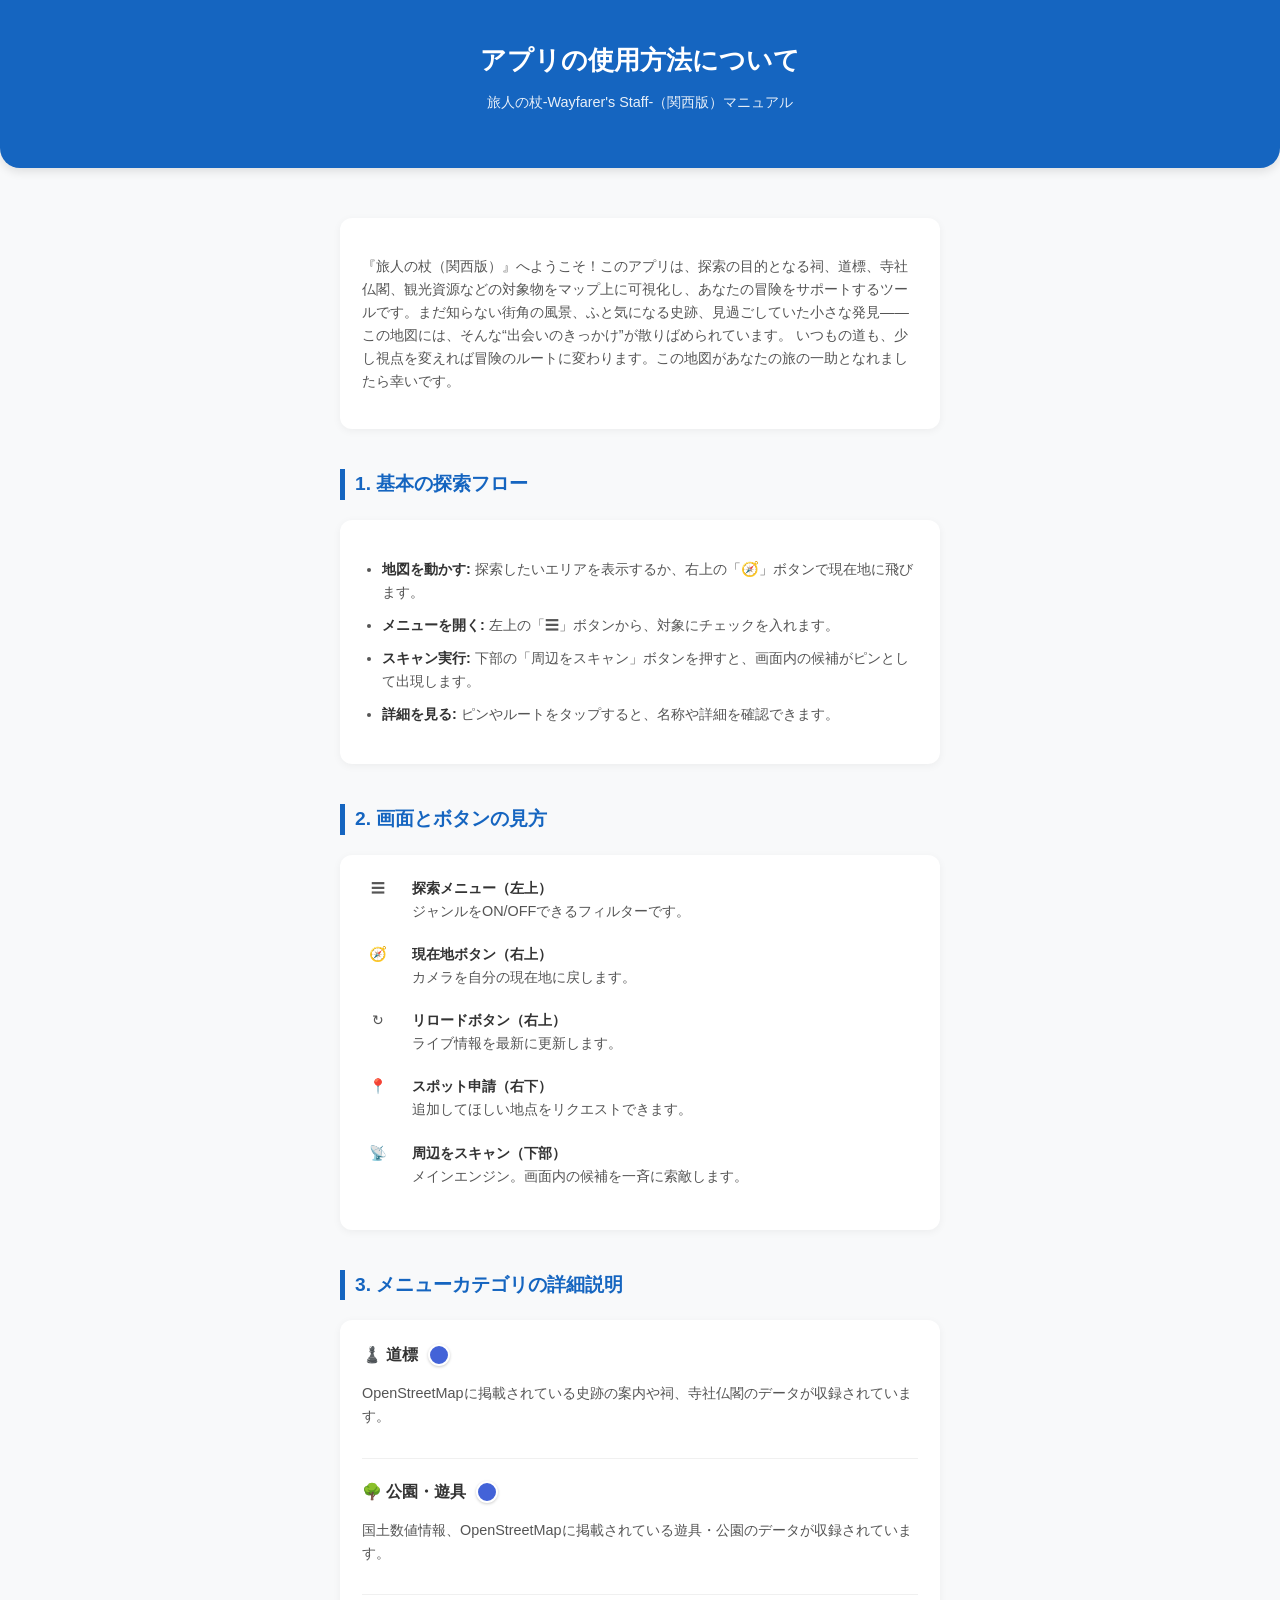
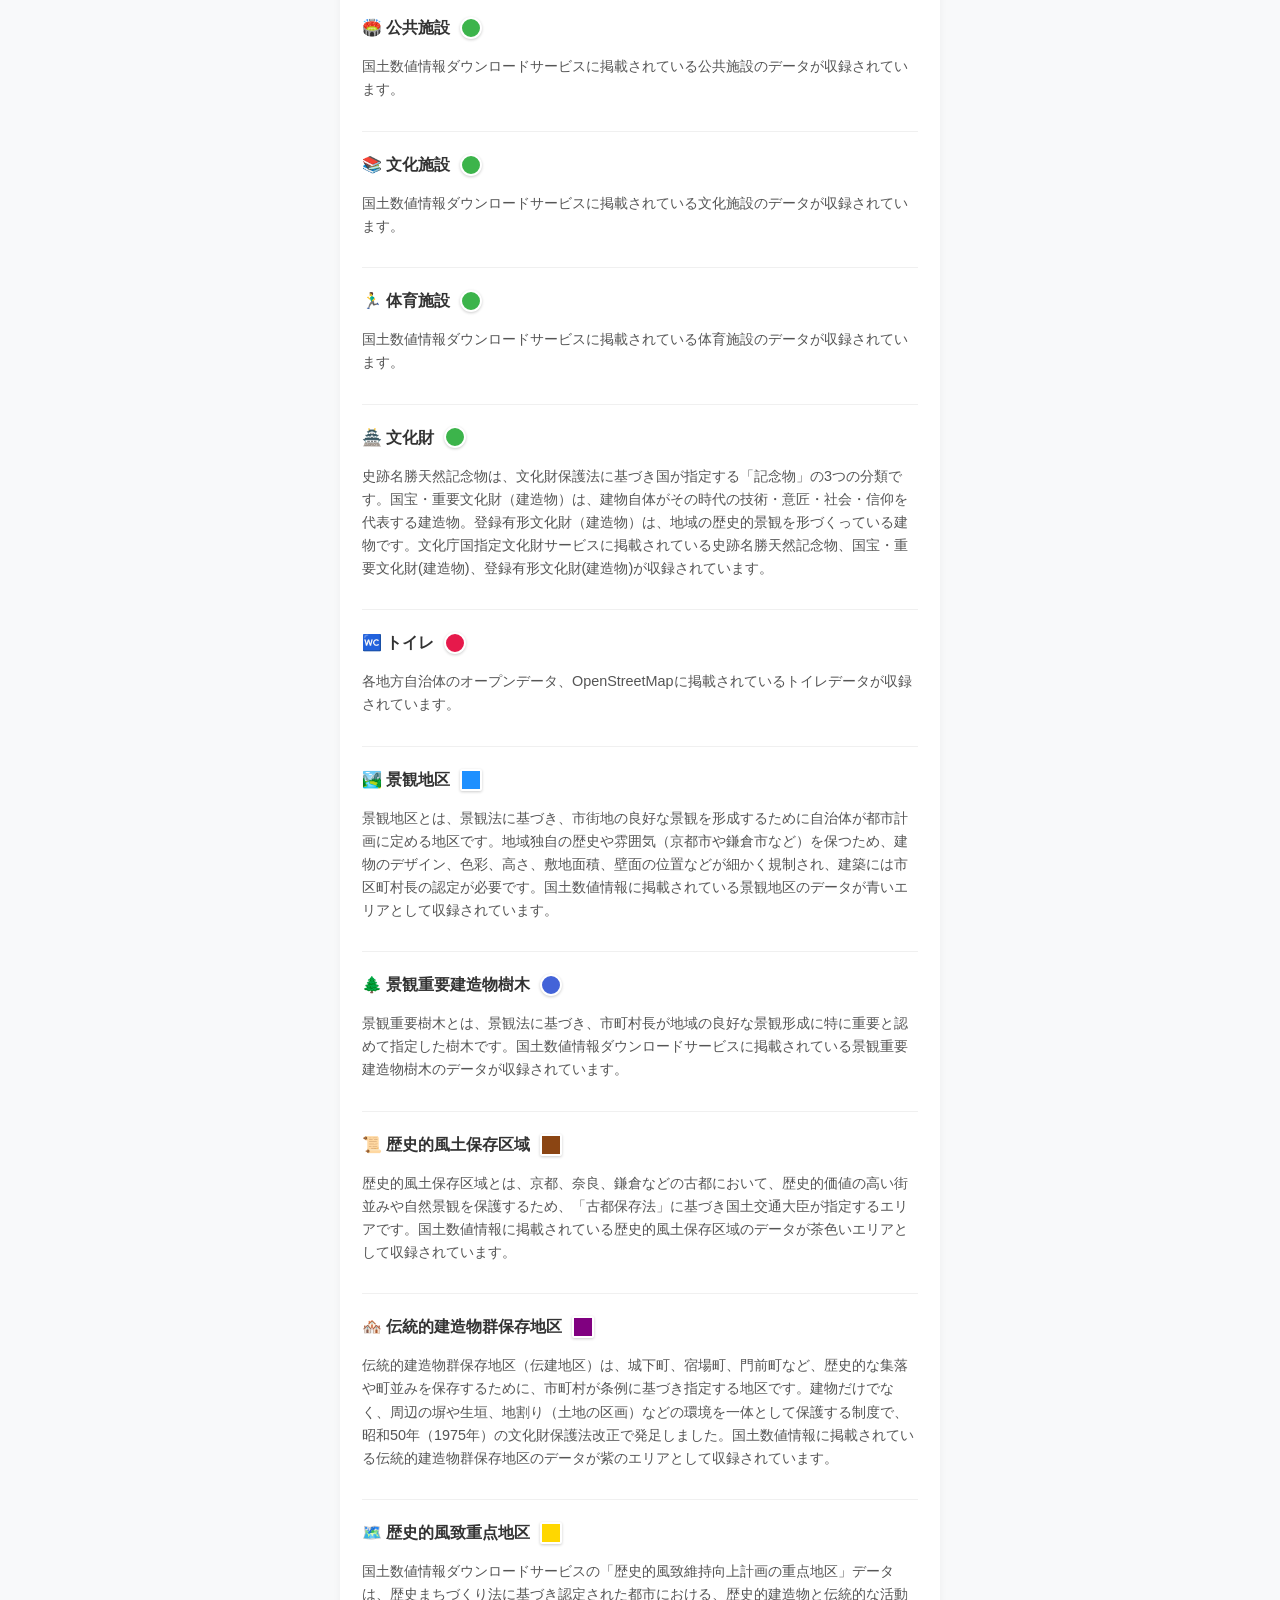
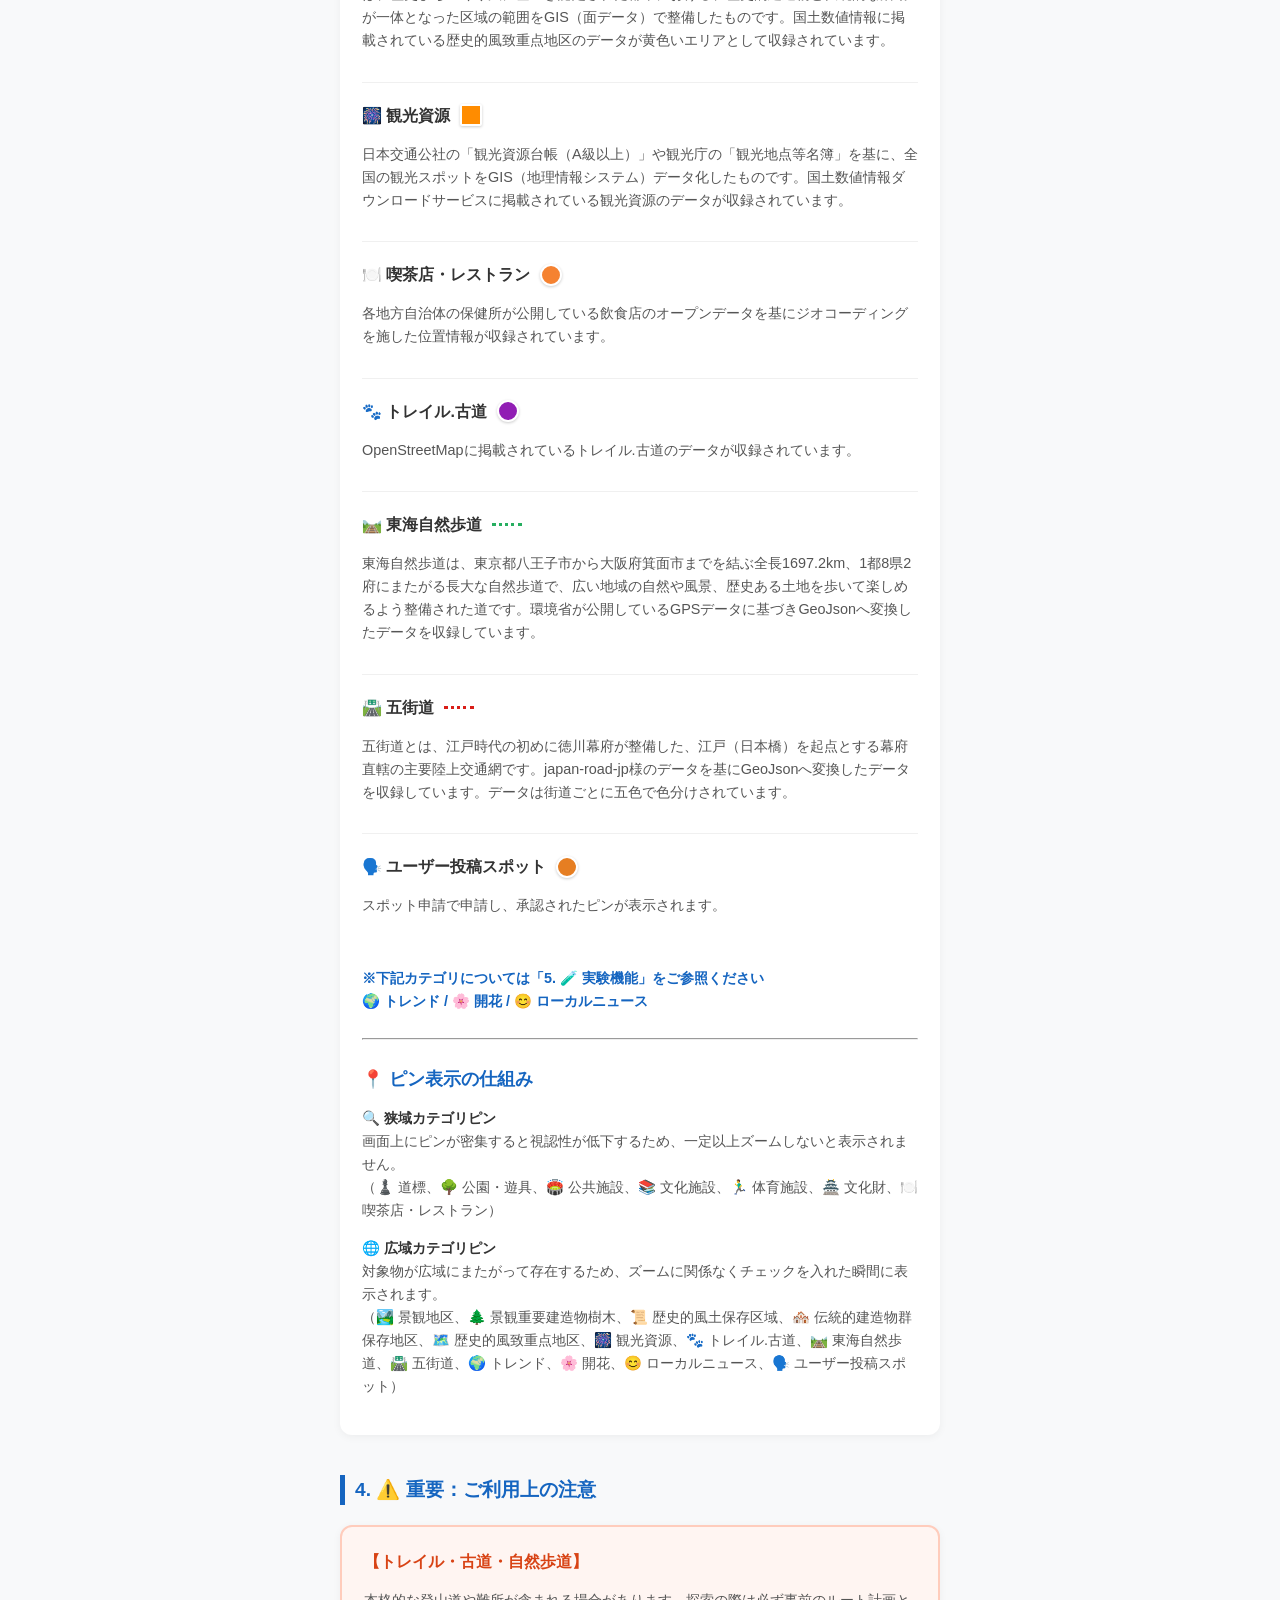
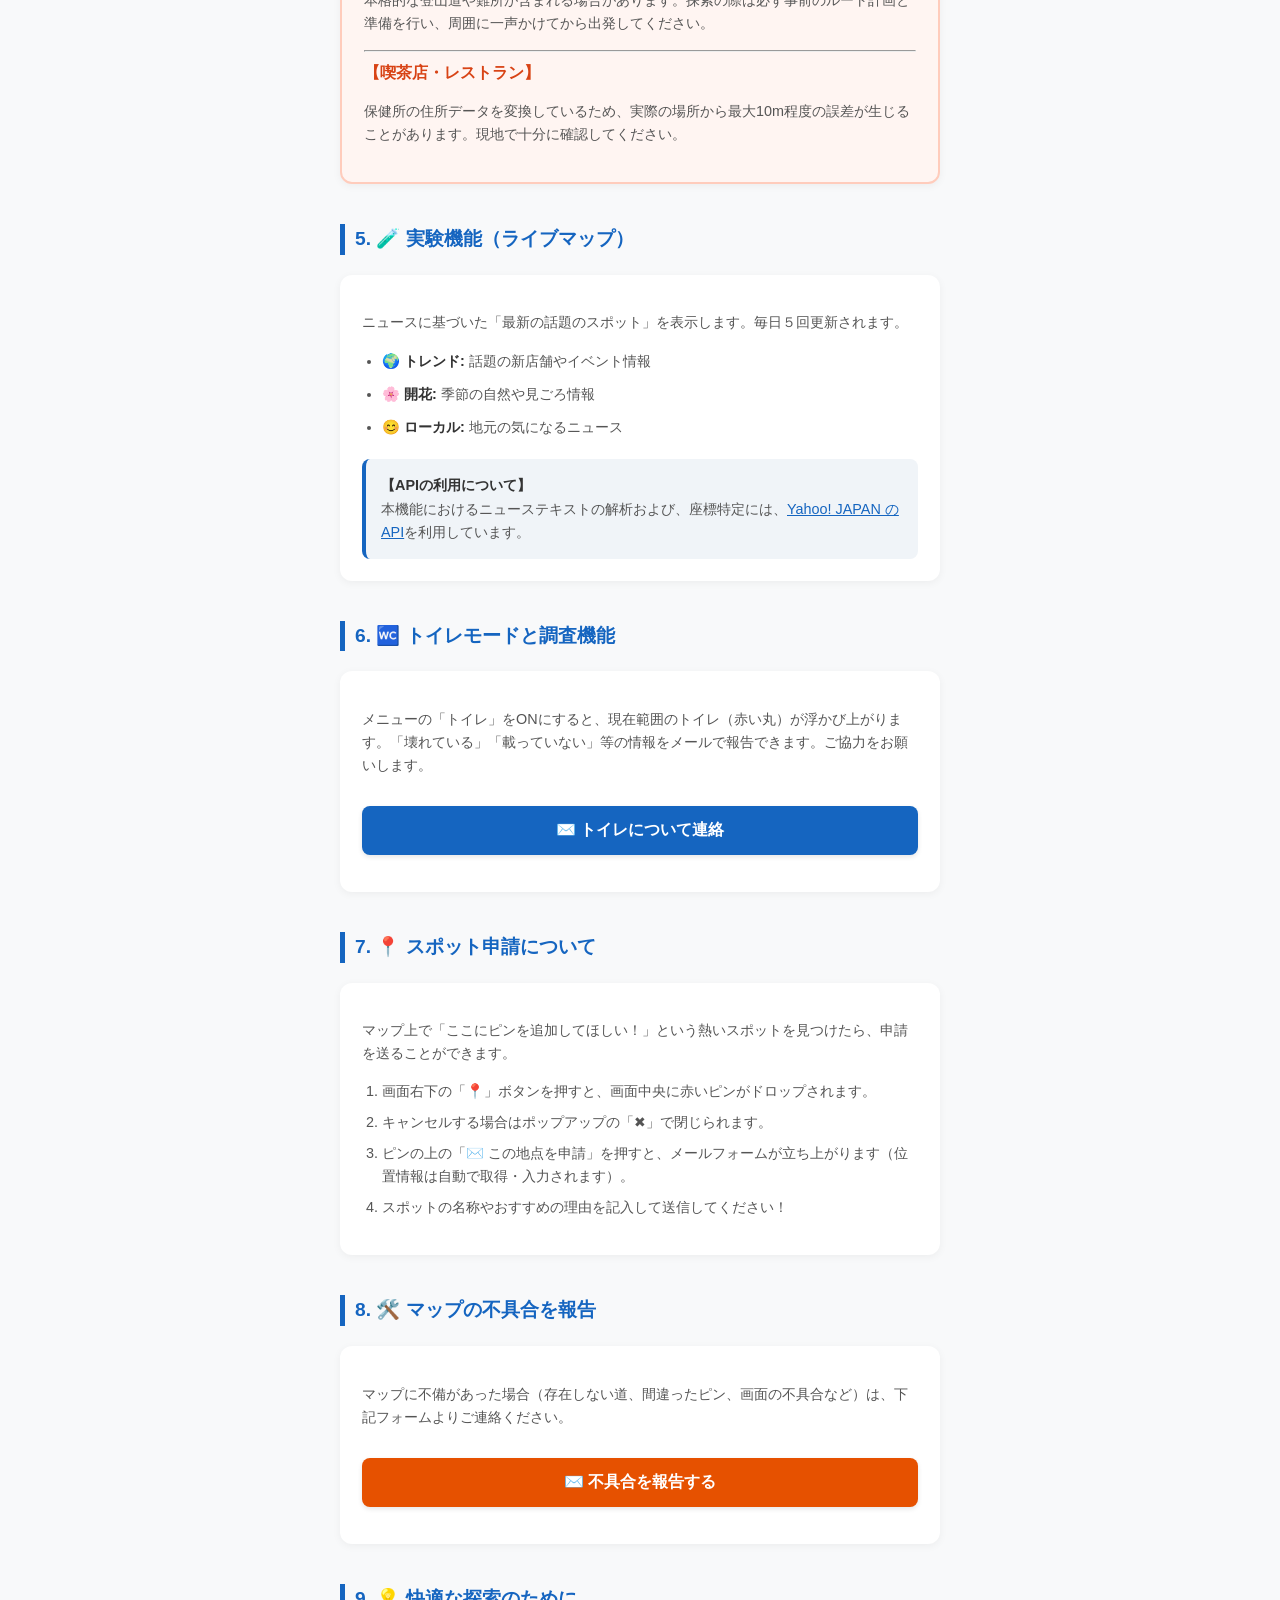
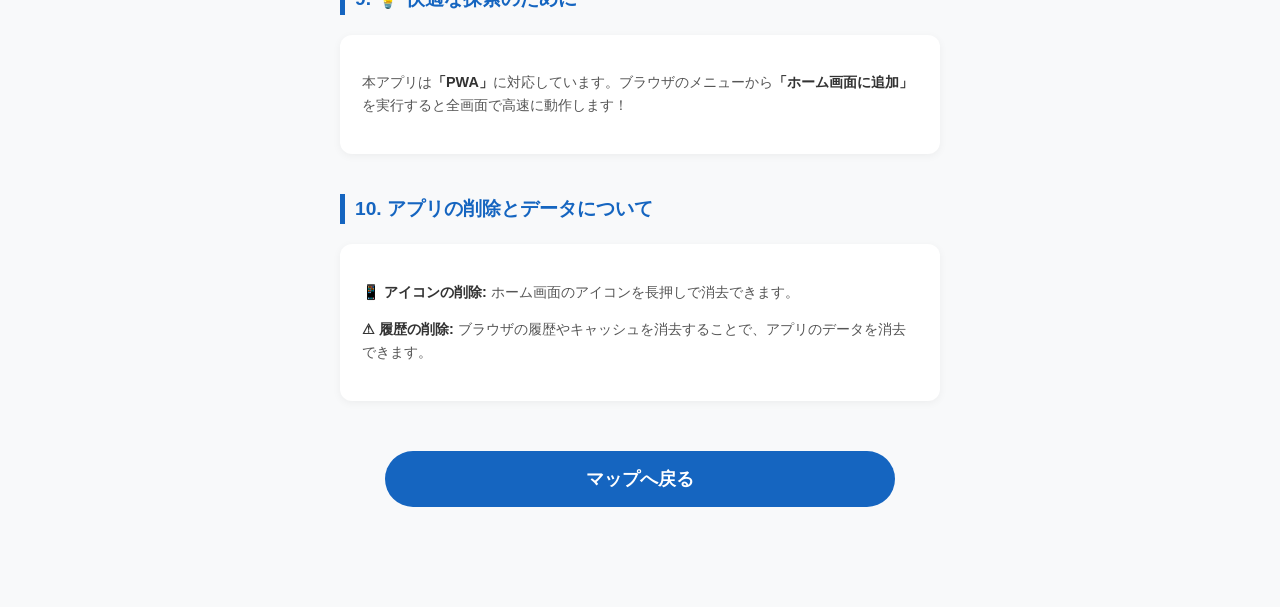
==== help.html @ b90d601e "Update help.html" ====
<!DOCTYPE html>
<html lang="ja">
<head>
    <meta charset="UTF-8">
    <meta name="viewport" content="width=device-width, initial-scale=1.0, maximum-scale=1.0, user-scalable=no">
    <title>アプリの使用方法について - 旅人の杖と救いの泉</title>
<style>
        :root {
            --primary-color: #1565C0;
            --accent-color: #E65100;
            --bg-color: #f8f9fa;
            --card-bg: #ffffff;
            --text-color: #333;
            --border-radius: 12px;
        }
        body {
            font-family: 'Helvetica Neue', Arial, 'Hiragino Kaku Gothic ProN', 'Hiragino Sans', Meiryo, sans-serif;
            line-height: 1.6;
            color: var(--text-color);
            background-color: var(--bg-color);
            margin: 0;
            padding: 0;
        }
        .container {
            max-width: 600px;
            margin: 0 auto;
            padding: 20px;
        }
        header {
            background-color: var(--primary-color);
            color: white;
            padding: 40px 20px;
            text-align: center;
            border-radius: 0 0 20px 20px;
            margin-bottom: 30px;
            box-shadow: 0 4px 10px rgba(0,0,0,0.1);
        }
        h1 { margin: 0; font-size: 1.6rem; }
        .header-sub { margin-top: 10px; opacity: 0.9; font-size: 0.9rem; }
        
        h2 {
            font-size: 1.2rem;
            color: var(--primary-color);
            border-left: 5px solid var(--primary-color);
            padding-left: 10px;
            margin-top: 40px;
            margin-bottom: 20px;
        }
        h3 {
            font-size: 1.1rem;
            color: var(--primary-color);
            margin-top: 25px;
            margin-bottom: 12px;
        }
        .card {
            background: var(--card-bg);
            padding: 22px;
            border-radius: var(--border-radius);
            box-shadow: 0 2px 8px rgba(0,0,0,0.05);
            margin-bottom: 20px;
        }

        .card p, .card li, .desc-text, .icon-box div {
            font-size: 0.9rem;
            color: #555;
        }
        b { color: var(--text-color); }

        .icon-box {
            display: flex;
            align-items: flex-start;
            margin-bottom: 20px;
        }
        .icon {
            font-size: 1.4rem;
            margin-right: 18px;
            min-width: 32px;
            text-align: center;
        }
        .category-list { list-style: none; padding: 0; margin: 0; }
        .category-item {
            margin-bottom: 20px;
            padding-bottom: 15px;
            border-bottom: 1px solid #f0f0f0;
        }
        .category-item:last-child { border-bottom: none; }
        .category-title {
            display: flex;
            align-items: center;
            font-weight: bold;
            margin-bottom: 6px;
            color: var(--text-color);
        }
        .pin-chip {
            min-width: 18px;
            height: 18px;
            border-radius: 50%;
            margin-left: 10px;
            border: 2px solid #fff;
            box-shadow: 0 1px 3px rgba(0,0,0,0.2);
            display: inline-block;
        }
        .pin-chip.square {
            border-radius: 2px;
        }
        .line-chip {
            width: 30px;
            height: 0;
            margin-left: 10px;
            display: inline-block;
            vertical-align: middle;
        }
        
        .warning-card {
            border: 2px solid #ffccbc;
            background-color: #fff5f2;
        }
        .warning-title {
            color: #d84315;
            font-weight: bold;
            margin-bottom: 12px;
        }

        .api-credit {
            font-size: 0.9rem;
            color: #555;
            background: #f0f4f8;
            padding: 15px;
            border-radius: 8px;
            margin-top: 20px;
            border-left: 4px solid var(--primary-color);
        }

        .contact-btn {
            background-color: var(--primary-color);
            color: white;
            border: none;
            padding: 14px 20px;
            font-size: 1rem;
            font-weight: bold;
            border-radius: 8px;
            cursor: pointer;
            width: 100%;
            margin: 15px 0;
            box-shadow: 0 2px 5px rgba(0,0,0,0.1);
        }
        .footer-btns { margin-top: 50px; padding-bottom: 80px; text-align: center; }
        .close-btn {
            background-color: var(--primary-color);
            color: white;
            border: none;
            padding: 16px 45px;
            font-size: 1.1rem;
            font-weight: bold;
            border-radius: 35px;
            cursor: pointer;
            width: 85%;
        }
        ul { padding-left: 20px; }
        li { margin-bottom: 10px; }
    </style>
</head>
<body>

<header>
    <h1>アプリの使用方法について</h1>
    <p class="header-sub">旅人の杖-Wayfarer's Staff-（関西版）マニュアル</p>
</header>

<div class="container">

    <div class="card">
        <p>『旅人の杖（関西版）』へようこそ！このアプリは、探索の目的となる祠、道標、寺社仏閣、観光資源などの対象物をマップ上に可視化し、あなたの冒険をサポートするツールです。まだ知らない街角の風景、ふと気になる史跡、見過ごしていた小さな発見――この地図には、そんな“出会いのきっかけ”が散りばめられています。
いつもの道も、少し視点を変えれば冒険のルートに変わります。この地図があなたの旅の一助となれましたら幸いです。</p>
    </div>

    <h2>1. 基本の探索フロー</h2>
    <div class="card">
        <ul>
            <li><b>地図を動かす:</b> 探索したいエリアを表示するか、右上の「🧭」ボタンで現在地に飛びます。</li>
            <li><b>メニューを開く:</b> 左上の「☰」ボタンから、対象にチェックを入れます。</li>
            <li><b>スキャン実行:</b> 下部の「周辺をスキャン」ボタンを押すと、画面内の候補がピンとして出現します。</li>
            <li><b>詳細を見る:</b> ピンやルートをタップすると、名称や詳細を確認できます。</li>
        </ul>
    </div>

    <h2>2. 画面とボタンの見方</h2>
    <div class="card">
        <div class="icon-box">
            <div class="icon">☰</div>
            <div><b>探索メニュー（左上）</b><br>ジャンルをON/OFFできるフィルターです。</div>
        </div>
        <div class="icon-box">
            <div class="icon">🧭</div>
            <div><b>現在地ボタン（右上）</b><br>カメラを自分の現在地に戻します。</div>
        </div>
        <div class="icon-box">
            <div class="icon">↻</div>
            <div><b>リロードボタン（右上）</b><br>ライブ情報を最新に更新します。</div>
        </div>
        <div class="icon-box">
            <div class="icon">📍</div>
            <div><b>スポット申請（右下）</b><br>追加してほしい地点をリクエストできます。</div>
        </div>
        <div class="icon-box">
            <div class="icon">📡</div>
            <div><b>周辺をスキャン（下部）</b><br>メインエンジン。画面内の候補を一斉に索敵します。</div>
        </div>
    </div>

    <h2>3. メニューカテゴリの詳細説明</h2>
    <div class="card">
        <div class="category-list">
            <div class="category-item">
                <div class="category-title">♟️ 道標 <div class="pin-chip" style="background:#4363d8;"></div></div>
                <p>OpenStreetMapに掲載されている史跡の案内や祠、寺社仏閣のデータが収録されています。</p>
            </div>
            <div class="category-item">
                <div class="category-title">🌳 公園・遊具 <div class="pin-chip" style="background:#4363d8;"></div></div>
                <p>国土数値情報、OpenStreetMapに掲載されている遊具・公園のデータが収録されています。</p>
            </div>
            <div class="category-item">
                <div class="category-title">🏟️ 公共施設 <div class="pin-chip" style="background:#3cb44b;"></div></div>
                <p>国土数値情報ダウンロードサービスに掲載されている公共施設のデータが収録されています。</p>
            </div>
            <div class="category-item">
                <div class="category-title">📚 文化施設 <div class="pin-chip" style="background:#3cb44b;"></div></div>
                <p>国土数値情報ダウンロードサービスに掲載されている文化施設のデータが収録されています。</p>
            </div>
            <div class="category-item">
                <div class="category-title">🏃‍♂️ 体育施設 <div class="pin-chip" style="background:#3cb44b;"></div></div>
                <p>国土数値情報ダウンロードサービスに掲載されている体育施設のデータが収録されています。</p>
            </div>
            <div class="category-item">
                <div class="category-title">🏯 文化財 <div class="pin-chip" style="background:#3cb44b;"></div></div>
                <p>史跡名勝天然記念物は、文化財保護法に基づき国が指定する「記念物」の3つの分類です。国宝・重要文化財（建造物）は、建物自体がその時代の技術・意匠・社会・信仰を代表する建造物。登録有形文化財（建造物）は、地域の歴史的景観を形づくっている建物です。文化庁国指定文化財サービスに掲載されている史跡名勝天然記念物、国宝・重要文化財(建造物)、登録有形文化財(建造物)が収録されています。</p>
            </div>
            <div class="category-item">
                <div class="category-title">🚾 トイレ <div class="pin-chip" style="background:#e6194B;"></div></div>
                <p>各地方自治体のオープンデータ、OpenStreetMapに掲載されているトイレデータが収録されています。</p>
            </div>
            <div class="category-item">
                <div class="category-title">🏞️ 景観地区 <div class="pin-chip square" style="background:#1E90FF;"></div></div>
                <p>景観地区とは、景観法に基づき、市街地の良好な景観を形成するために自治体が都市計画に定める地区です。地域独自の歴史や雰囲気（京都市や鎌倉市など）を保つため、建物のデザイン、色彩、高さ、敷地面積、壁面の位置などが細かく規制され、建築には市区町村長の認定が必要です。国土数値情報に掲載されている景観地区のデータが青いエリアとして収録されています。</p>
            </div>
            <div class="category-item">
                <div class="category-title">🌲 景観重要建造物樹木 <div class="pin-chip" style="background:#4363d8;"></div></div>
                <p>景観重要樹木とは、景観法に基づき、市町村長が地域の良好な景観形成に特に重要と認めて指定した樹木です。国土数値情報ダウンロードサービスに掲載されている景観重要建造物樹木のデータが収録されています。</p>
            </div>
            <div class="category-item">
                <div class="category-title">📜 歴史的風土保存区域 <div class="pin-chip square" style="background:#8B4513;"></div></div>
                <p>歴史的風土保存区域とは、京都、奈良、鎌倉などの古都において、歴史的価値の高い街並みや自然景観を保護するため、「古都保存法」に基づき国土交通大臣が指定するエリアです。国土数値情報に掲載されている歴史的風土保存区域のデータが茶色いエリアとして収録されています。</p>
            </div>
            <div class="category-item">
                <div class="category-title">🏘️ 伝統的建造物群保存地区 <div class="pin-chip square" style="background:#800080;"></div></div>
                <p>伝統的建造物群保存地区（伝建地区）は、城下町、宿場町、門前町など、歴史的な集落や町並みを保存するために、市町村が条例に基づき指定する地区です。建物だけでなく、周辺の塀や生垣、地割り（土地の区画）などの環境を一体として保護する制度で、昭和50年（1975年）の文化財保護法改正で発足しました。国土数値情報に掲載されている伝統的建造物群保存地区のデータが紫のエリアとして収録されています。</p>
            </div>
            <div class="category-item">
                <div class="category-title">🗺️ 歴史的風致重点地区 <div class="pin-chip square" style="background:#FFD700;"></div></div>
                <p>国土数値情報ダウンロードサービスの「歴史的風致維持向上計画の重点地区」データは、歴史まちづくり法に基づき認定された都市における、歴史的建造物と伝統的な活動が一体となった区域の範囲をGIS（面データ）で整備したものです。国土数値情報に掲載されている歴史的風致重点地区のデータが黄色いエリアとして収録されています。</p>
            </div>
            <div class="category-item">
                <div class="category-title">🎆 観光資源 <div class="pin-chip square" style="background:#FF8C00;"></div></div>
                <p>日本交通公社の「観光資源台帳（A級以上）」や観光庁の「観光地点等名簿」を基に、全国の観光スポットをGIS（地理情報システム）データ化したものです。国土数値情報ダウンロードサービスに掲載されている観光資源のデータが収録されています。</p>
            </div>
            <div class="category-item">
                <div class="category-title">🍽️ 喫茶店・レストラン <div class="pin-chip" style="background:#f58231;"></div></div>
                <p>各地方自治体の保健所が公開している飲食店のオープンデータを基にジオコーディングを施した位置情報が収録されています。</p>
            </div>
            <div class="category-item">
                <div class="category-title">🐾 トレイル.古道 <div class="pin-chip" style="background:#911eb4;"></div></div>
                <p>OpenStreetMapに掲載されているトレイル.古道のデータが収録されています。</p>
            </div>
            <div class="category-item">
                <div class="category-title">🛤️ 東海自然歩道 <div class="line-chip" style="border-top: 3px dotted #27ae60;"></div></div>
                <p>東海自然歩道は、東京都八王子市から大阪府箕面市までを結ぶ全長1697.2km、1都8県2府にまたがる長大な自然歩道で、広い地域の自然や風景、歴史ある土地を歩いて楽しめるよう整備された道です。環境省が公開しているGPSデータに基づきGeoJsonへ変換したデータを収録しています。</p>
            </div>
            <div class="category-item">
                <div class="category-title">🛣️ 五街道 <div class="line-chip" style="border-top: 3px dotted #d91e18;"></div></div>
                <p>五街道とは、江戸時代の初めに徳川幕府が整備した、江戸（日本橋）を起点とする幕府直轄の主要陸上交通網です。japan-road-jp様のデータを基にGeoJsonへ変換したデータを収録しています。データは街道ごとに五色で色分けされています。</p>
            </div>
            <div class="category-item">
                <div class="category-title">🗣️ ユーザー投稿スポット <div class="pin-chip" style="background:#e67e22;"></div></div>
                <p>スポット申請で申請し、承認されたピンが表示されます。</p>
            </div>
            </div>

        <p style="margin-top: 20px; color: #1565C0; font-weight: bold;">
            ※下記カテゴリについては「5. 🧪 実験機能」をご参照ください<br>
            🌍 トレンド / 🌸 開花 / 😊 ローカルニュース
        </p>

        <hr style="margin: 25px 0;">

        <h3>📍 ピン表示の仕組み</h3>
        <p><b>🔍 狭域カテゴリピン</b><br>
        画面上にピンが密集すると視認性が低下するため、一定以上ズームしないと表示されません。<br>
        （♟️ 道標、🌳 公園・遊具、🏟️ 公共施設、📚 文化施設、🏃‍♂️ 体育施設、🏯 文化財、🍽️ 喫茶店・レストラン）</p>

        <p><b>🌐 広域カテゴリピン</b><br>
        対象物が広域にまたがって存在するため、ズームに関係なくチェックを入れた瞬間に表示されます。<br>
        （🏞️ 景観地区、🌲 景観重要建造物樹木、📜 歴史的風土保存区域、🏘️ 伝統的建造物群保存地区、🗺️ 歴史的風致重点地区、🎆 観光資源、🐾 トレイル.古道、🛤️ 東海自然歩道、🛣️ 五街道、🌍 トレンド、🌸 開花、😊 ローカルニュース、🗣️ ユーザー投稿スポット）</p>
    </div>

    <h2>4. ⚠️ 重要：ご利用上の注意</h2>
    <div class="card warning-card">
        <div class="warning-title">【トレイル・古道・自然歩道】</div>
        <p>本格的な登山道や難所が含まれる場合があります。探索の際は必ず事前のルート計画と準備を行い、周囲に一声かけてから出発してください。</p>
        <hr>
        <div class="warning-title">【喫茶店・レストラン】</div>
        <p>保健所の住所データを変換しているため、実際の場所から最大10m程度の誤差が生じることがあります。現地で十分に確認してください。</p>
    </div>

    <h2>5. 🧪 実験機能（ライブマップ）</h2>
    <div class="card">
        <p>ニュースに基づいた「最新の話題のスポット」を表示します。毎日５回更新されます。</p>
        <ul>
            <li><b>🌍 トレンド:</b> 話題の新店舗やイベント情報</li>
            <li><b>🌸 開花:</b> 季節の自然や見ごろ情報</li>
            <li><b>😊 ローカル:</b> 地元の気になるニュース</li>
        </ul>
        <div class="api-credit">
            <b>【APIの利用について】</b><br>
            本機能におけるニューステキストの解析および、座標特定には、<a href="https://developer.yahoo.co.jp/sitemap/" target="_blank" style="color: var(--primary-color);">Yahoo! JAPAN のAPI</a>を利用しています。
        </div>
    </div>

    <h2>6. 🚾 トイレモードと調査機能</h2>
    <div class="card">
        <p>メニューの「トイレ」をONにすると、現在範囲のトイレ（赤い丸）が浮かび上がります。「壊れている」「載っていない」等の情報をメールで報告できます。ご協力をお願いします。</p>
        <button id="toilet-contact-btn" class="contact-btn">✉️ トイレについて連絡</button>
    </div>

    <h2>7. 📍 スポット申請について</h2>
    <div class="card">
        <p>マップ上で「ここにピンを追加してほしい！」という熱いスポットを見つけたら、申請を送ることができます。</p>
        <ol style="padding-left: 20px; font-size: 0.9rem; color: #555;">
            <li style="margin-bottom: 8px;">画面右下の「📍」ボタンを押すと、画面中央に赤いピンがドロップされます。</li>
            <li style="margin-bottom: 8px;">キャンセルする場合はポップアップの「✖」で閉じられます。</li>
            <li style="margin-bottom: 8px;">ピンの上の「✉️ この地点を申請」を押すと、メールフォームが立ち上がります（位置情報は自動で取得・入力されます）。</li>
            <li style="margin-bottom: 8px;">スポットの名称やおすすめの理由を記入して送信してください！</li>
        </ol>
    </div>

    <h2>8. 🛠️ マップの不具合を報告</h2>
    <div class="card">
        <p>マップに不備があった場合（存在しない道、間違ったピン、画面の不具合など）は、下記フォームよりご連絡ください。</p>
        <button id="bug-contact-btn" class="contact-btn" style="background-color: #E65100;">✉️ 不具合を報告する</button>
    </div>
    <h2>9. 💡 快適な探索のために</h2>
    <div class="card">
        <p>本アプリは<b>「PWA」</b>に対応しています。ブラウザのメニューから<b>「ホーム画面に追加」</b>を実行すると全画面で高速に動作します！</p>
    </div>

    <h2>10. アプリの削除とデータについて</h2>
    <div class="card">
        <p><b>📱 アイコンの削除:</b> ホーム画面のアイコンを長押しで消去できます。</p>
        <p><b>⚠ 履歴の削除:</b> ブラウザの履歴やキャッシュを消去することで、アプリのデータを消去できます。</p>
    </div>

    <div class="footer-btns">
        <button onclick="window.location.href='index.html';" class="close-btn">マップへ戻る</button>
    </div>

</div>

<script>
    // ▼ トイレ報告ボタンの処理
    document.getElementById('toilet-contact-btn').addEventListener('click', function() {
        const btn = this;
        if ("geolocation" in navigator) {
            btn.innerText = "🔄 座標を取得中...";
            navigator.geolocation.getCurrentPosition(
                function(position) {
                    const lat = position.coords.latitude;
                    const lng = position.coords.longitude;
                    const subject = encodeURIComponent("トイレ情報提供（旅人の杖 関西版）");
                    const body = encodeURIComponent(
                        "【トイレに関する情報提供】\n\n" +
                        "現在地の座標：\n" +
                        "緯度: " + lat + "\n" +
                        "経度: " + lng + "\n\n" +
                        "▼Googleマップで位置を確認\n" +
                        "https://www.google.com/maps?q=" + lat + "," + lng + "\n\n" +
                        "状況を下記にご記入ください：\n" +
                        "（例：トイレが閉鎖されている、新しいトイレがある、など）\n\n"
                    );
                    window.location.href = "mailto:information.app.excellent@gmail.com?subject=" + subject + "&body=" + body;
                    btn.innerText = "✉️ トイレについて連絡";
                },
                function(error) {
                    alert("位置情報が取得できませんでした。端末の設定を確認してください。");
                    btn.innerText = "✉️ トイレについて連絡";
                },
                { enableHighAccuracy: true, timeout: 10000, maximumAge: 0 }
            );
        } else {
            alert("お使いのブラウザは位置情報に対応していません。");
        }
    });

    // ▼ 新規追加：不具合報告ボタンの処理
    document.getElementById('bug-contact-btn').addEventListener('click', function() {
        const subject = encodeURIComponent("マップの不具合報告（旅人の杖 関西版）");
        const body = encodeURIComponent(
            "【マップの不具合についてのご連絡】\n\n" +
            "不備の内容を下記にご記入ください：\n" +
            "（例：〇〇というピンの位置がずれている、画面がおかしくなる、など）\n\n" +
            "-------------------------\n"
        );
        window.location.href = "mailto:information.app.excellent@gmail.com?subject=" + subject + "&body=" + body;
    });
</script>

</body>
</html>
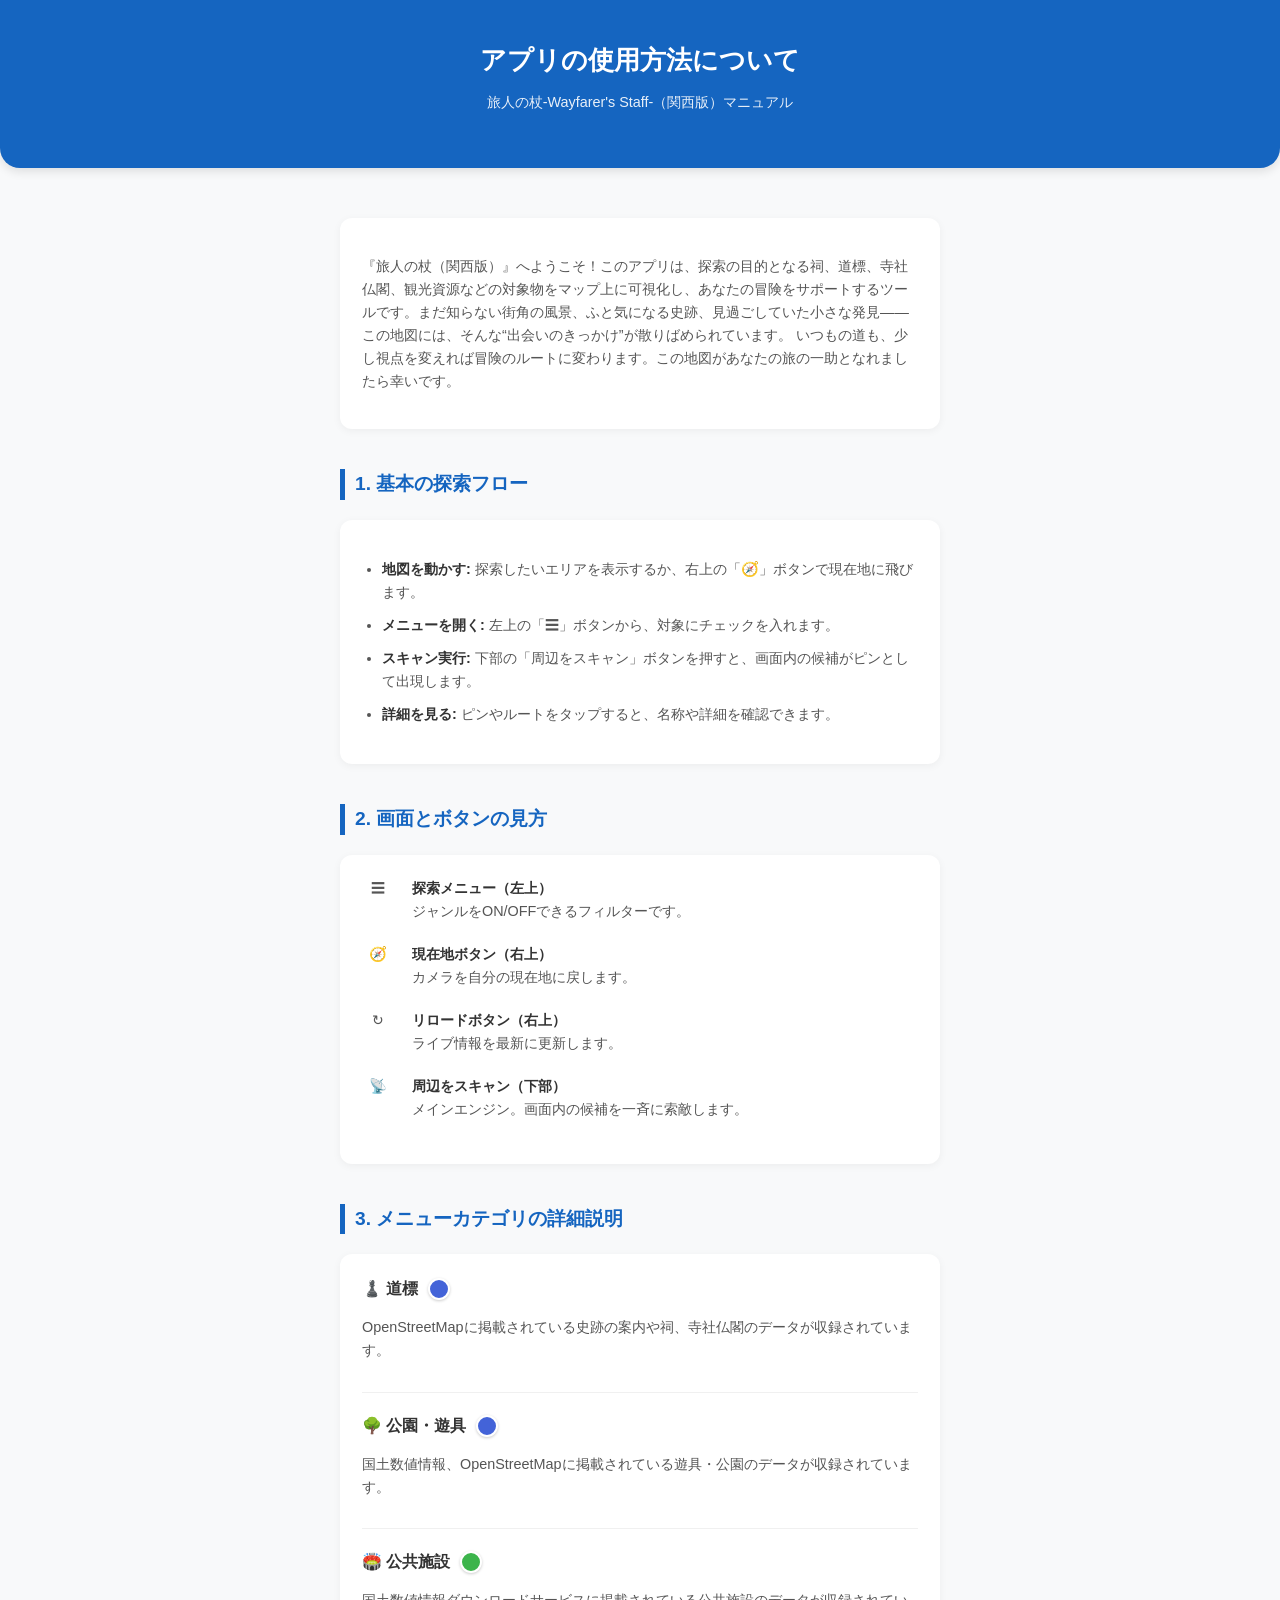
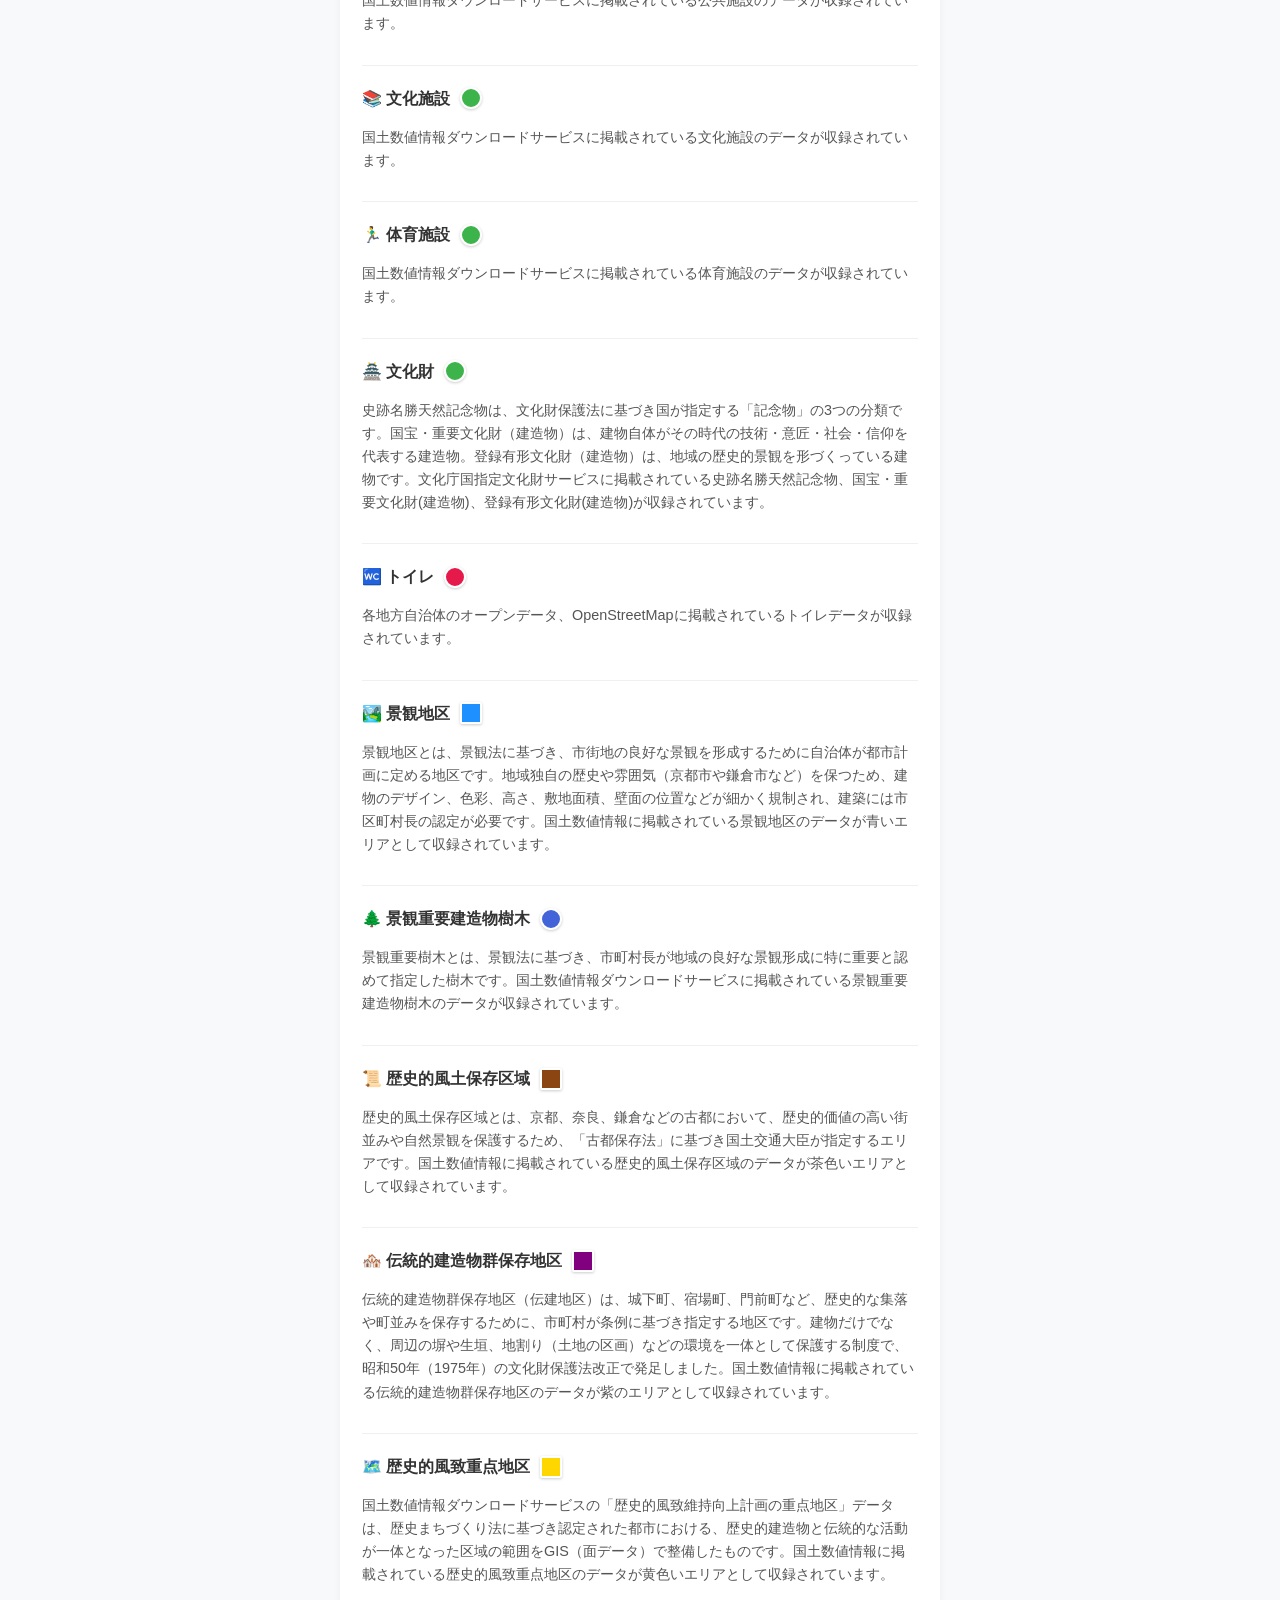
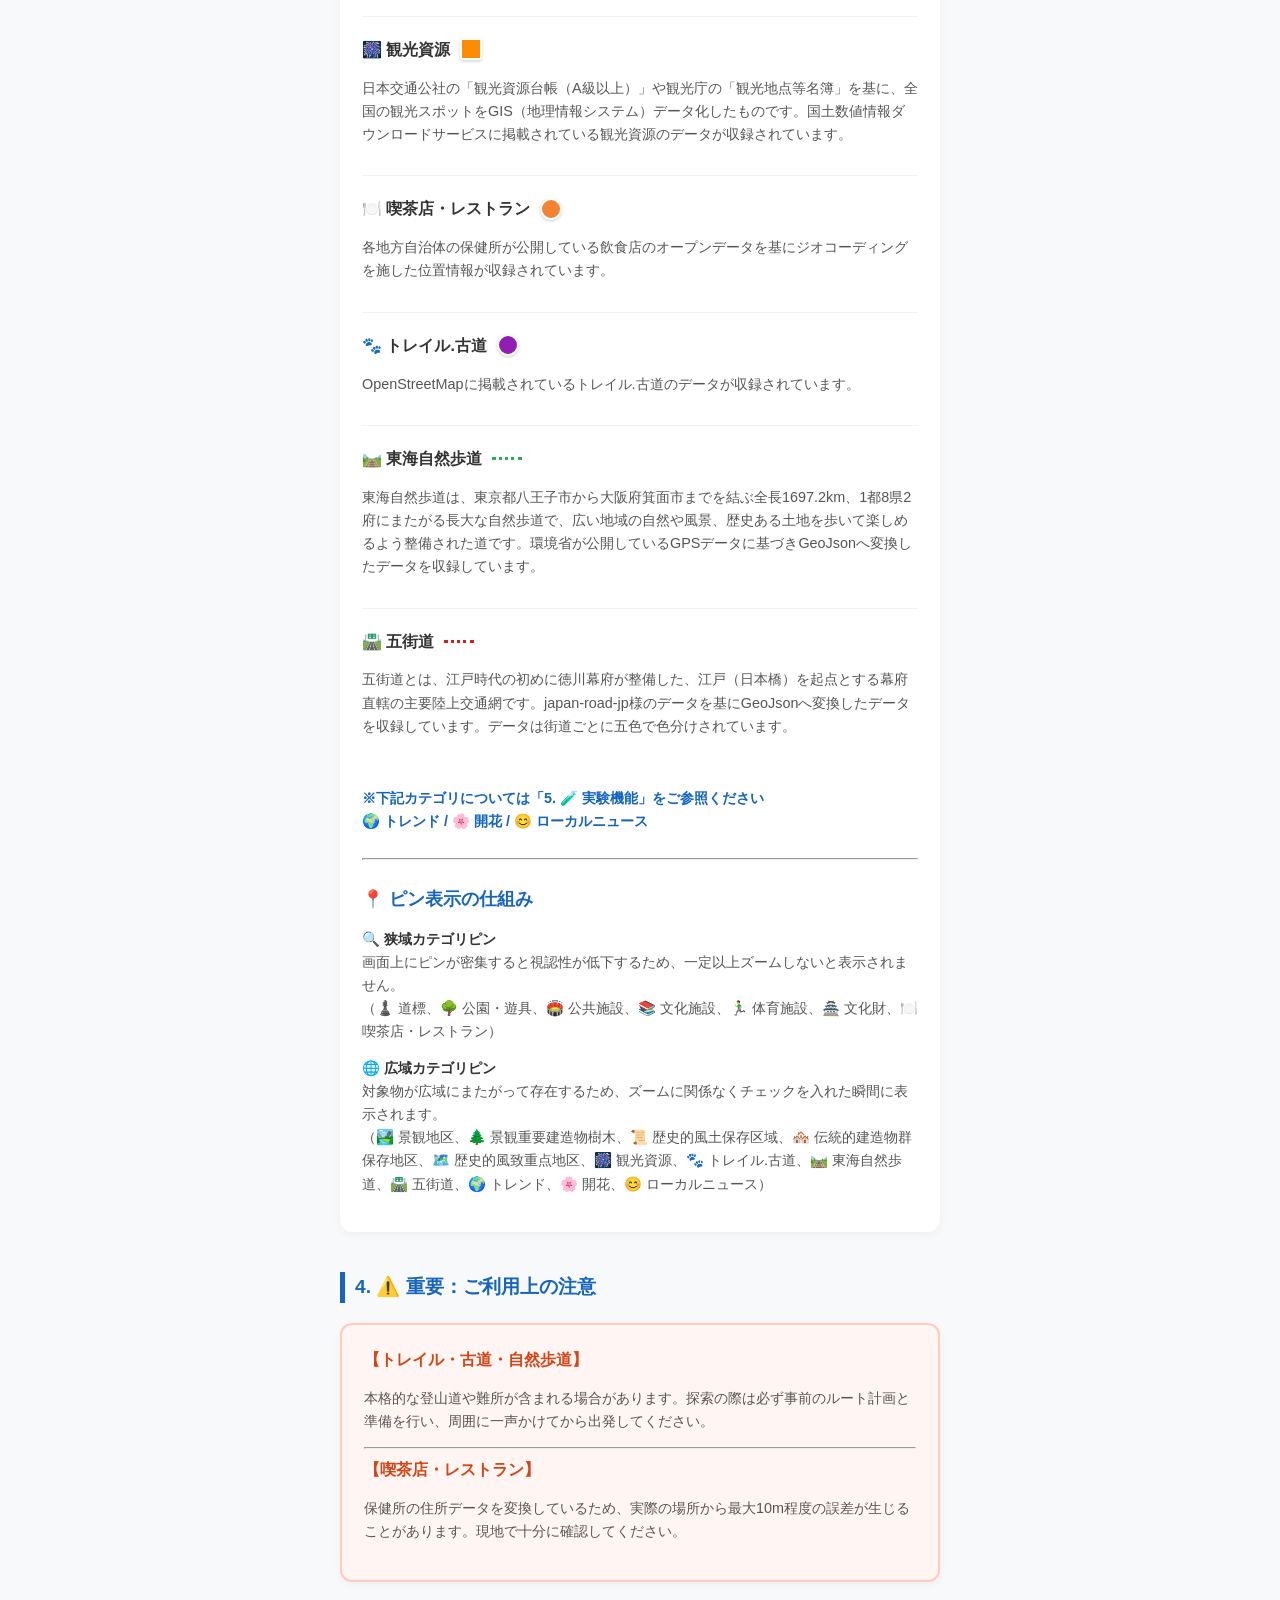
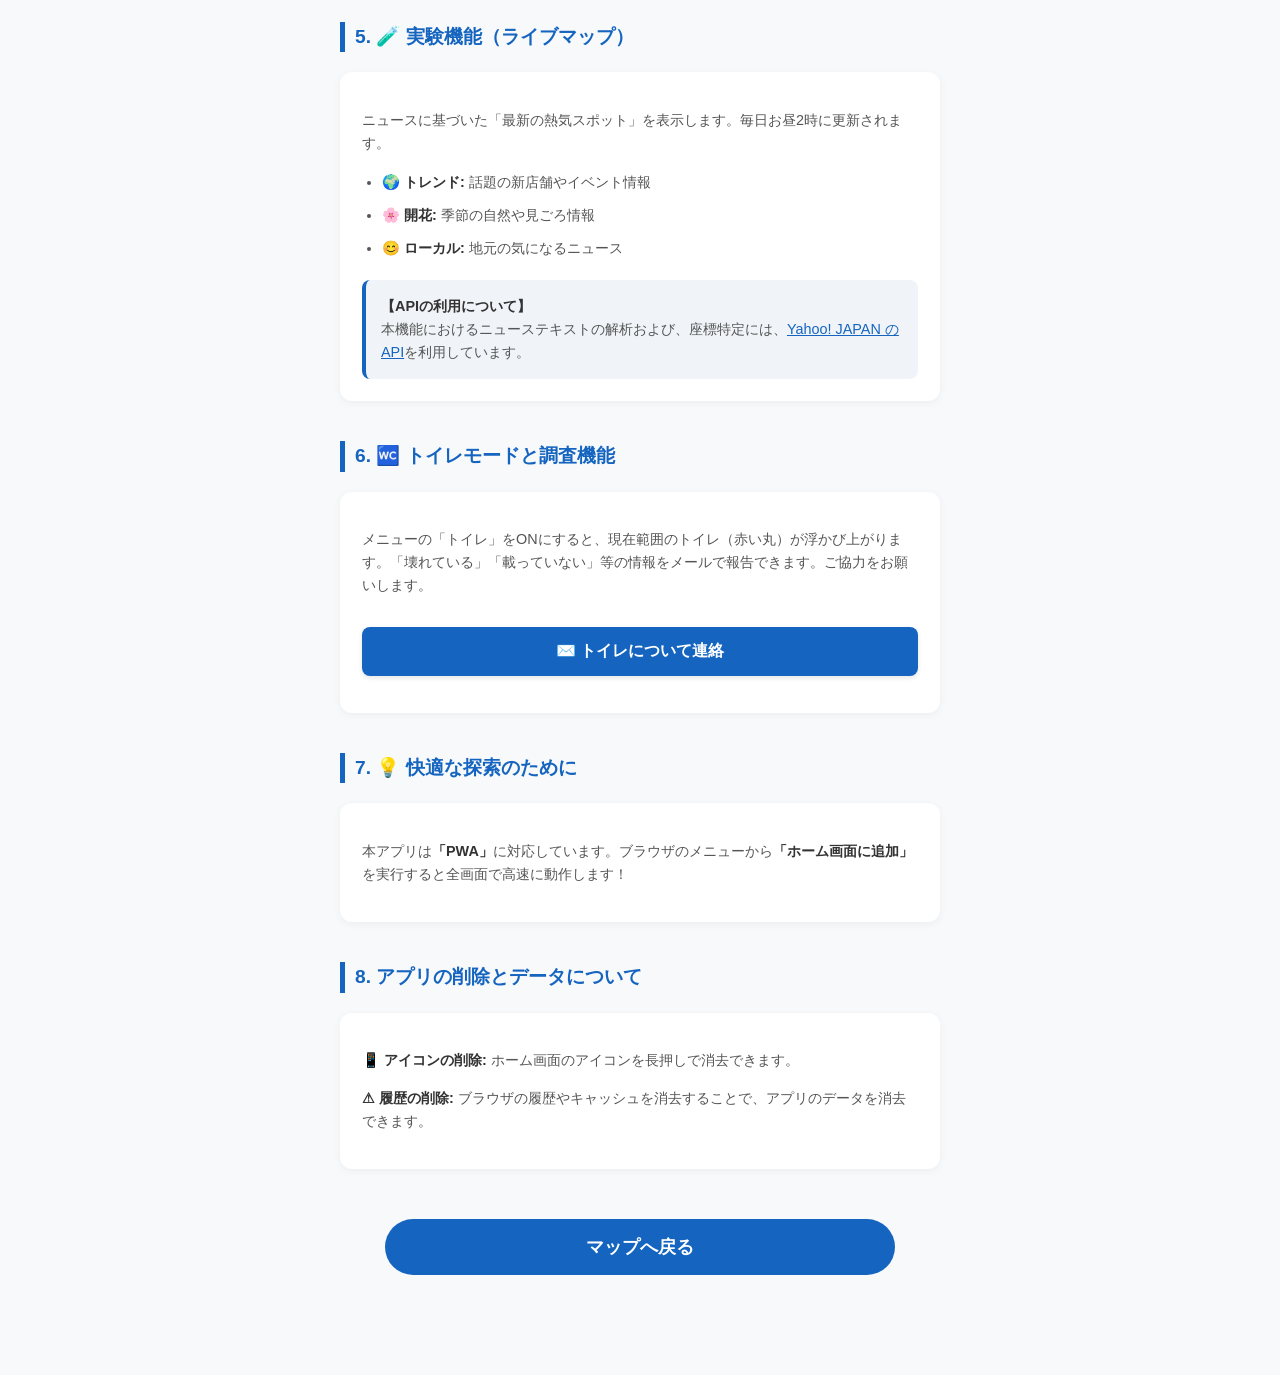
==== commit f29937de: "Add files via upload" ====
--- a/help.html
+++ b/help.html
@@ -60,10 +60,12 @@
             margin-bottom: 20px;
         }
 
+        /* ★ 修正ポイント：アイコン横のテキストも 0.9rem に統一 */
         .card p, .card li, .desc-text, .icon-box div {
             font-size: 0.9rem;
             color: #555;
         }
+        /* 太字は濃い色をキープ */
         b { color: var(--text-color); }
 
         .icon-box {
@@ -91,6 +93,7 @@
             margin-bottom: 6px;
             color: var(--text-color);
         }
+        /* ピン記号（共通） */
         .pin-chip {
             min-width: 18px;
             height: 18px;
@@ -100,9 +103,11 @@
             box-shadow: 0 1px 3px rgba(0,0,0,0.2);
             display: inline-block;
         }
+        /* エリア記号（四角） */
         .pin-chip.square {
             border-radius: 2px;
         }
+        /* ライン記号（点線） */
         .line-chip {
             width: 30px;
             height: 0;
@@ -121,6 +126,7 @@
             margin-bottom: 12px;
         }
 
+        /* ★ 修正ポイント：APIクレジットの枠デザインと文字サイズを復活 */
         .api-credit {
             font-size: 0.9rem;
             color: #555;
@@ -199,10 +205,6 @@
             <div><b>リロードボタン（右上）</b><br>ライブ情報を最新に更新します。</div>
         </div>
         <div class="icon-box">
-            <div class="icon">📍</div>
-            <div><b>スポット申請（右下）</b><br>追加してほしい地点をリクエストできます。</div>
-        </div>
-        <div class="icon-box">
             <div class="icon">📡</div>
             <div><b>周辺をスキャン（下部）</b><br>メインエンジン。画面内の候補を一斉に索敵します。</div>
         </div>
@@ -279,11 +281,7 @@
                 <div class="category-title">🛣️ 五街道 <div class="line-chip" style="border-top: 3px dotted #d91e18;"></div></div>
                 <p>五街道とは、江戸時代の初めに徳川幕府が整備した、江戸（日本橋）を起点とする幕府直轄の主要陸上交通網です。japan-road-jp様のデータを基にGeoJsonへ変換したデータを収録しています。データは街道ごとに五色で色分けされています。</p>
             </div>
-            <div class="category-item">
-                <div class="category-title">🗣️ ユーザー投稿スポット <div class="pin-chip" style="background:#e67e22;"></div></div>
-                <p>スポット申請で申請し、承認されたピンが表示されます。</p>
-            </div>
-            </div>
+        </div>
 
         <p style="margin-top: 20px; color: #1565C0; font-weight: bold;">
             ※下記カテゴリについては「5. 🧪 実験機能」をご参照ください<br>
@@ -299,7 +297,7 @@
 
         <p><b>🌐 広域カテゴリピン</b><br>
         対象物が広域にまたがって存在するため、ズームに関係なくチェックを入れた瞬間に表示されます。<br>
-        （🏞️ 景観地区、🌲 景観重要建造物樹木、📜 歴史的風土保存区域、🏘️ 伝統的建造物群保存地区、🗺️ 歴史的風致重点地区、🎆 観光資源、🐾 トレイル.古道、🛤️ 東海自然歩道、🛣️ 五街道、🌍 トレンド、🌸 開花、😊 ローカルニュース、🗣️ ユーザー投稿スポット）</p>
+        （🏞️ 景観地区、🌲 景観重要建造物樹木、📜 歴史的風土保存区域、🏘️ 伝統的建造物群保存地区、🗺️ 歴史的風致重点地区、🎆 観光資源、🐾 トレイル.古道、🛤️ 東海自然歩道、🛣️ 五街道、🌍 トレンド、🌸 開花、😊 ローカルニュース）</p>
     </div>
 
     <h2>4. ⚠️ 重要：ご利用上の注意</h2>
@@ -313,7 +311,7 @@
 
     <h2>5. 🧪 実験機能（ライブマップ）</h2>
     <div class="card">
-        <p>ニュースに基づいた「最新の話題のスポット」を表示します。毎日５回更新されます。</p>
+        <p>ニュースに基づいた「最新の熱気スポット」を表示します。毎日お昼2時に更新されます。</p>
         <ul>
             <li><b>🌍 トレンド:</b> 話題の新店舗やイベント情報</li>
             <li><b>🌸 開花:</b> 季節の自然や見ごろ情報</li>
@@ -331,28 +329,12 @@
         <button id="toilet-contact-btn" class="contact-btn">✉️ トイレについて連絡</button>
     </div>
 
-    <h2>7. 📍 スポット申請について</h2>
-    <div class="card">
-        <p>マップ上で「ここにピンを追加してほしい！」という熱いスポットを見つけたら、申請を送ることができます。</p>
-        <ol style="padding-left: 20px; font-size: 0.9rem; color: #555;">
-            <li style="margin-bottom: 8px;">画面右下の「📍」ボタンを押すと、画面中央に赤いピンがドロップされます。</li>
-            <li style="margin-bottom: 8px;">キャンセルする場合はポップアップの「✖」で閉じられます。</li>
-            <li style="margin-bottom: 8px;">ピンの上の「✉️ この地点を申請」を押すと、メールフォームが立ち上がります（位置情報は自動で取得・入力されます）。</li>
-            <li style="margin-bottom: 8px;">スポットの名称やおすすめの理由を記入して送信してください！</li>
-        </ol>
-    </div>
-
-    <h2>8. 🛠️ マップの不具合を報告</h2>
-    <div class="card">
-        <p>マップに不備があった場合（存在しない道、間違ったピン、画面の不具合など）は、下記フォームよりご連絡ください。</p>
-        <button id="bug-contact-btn" class="contact-btn" style="background-color: #E65100;">✉️ 不具合を報告する</button>
-    </div>
-    <h2>9. 💡 快適な探索のために</h2>
+    <h2>7. 💡 快適な探索のために</h2>
     <div class="card">
         <p>本アプリは<b>「PWA」</b>に対応しています。ブラウザのメニューから<b>「ホーム画面に追加」</b>を実行すると全画面で高速に動作します！</p>
     </div>
 
-    <h2>10. アプリの削除とデータについて</h2>
+    <h2>8. アプリの削除とデータについて</h2>
     <div class="card">
         <p><b>📱 アイコンの削除:</b> ホーム画面のアイコンを長押しで消去できます。</p>
         <p><b>⚠ 履歴の削除:</b> ブラウザの履歴やキャッシュを消去することで、アプリのデータを消去できます。</p>
@@ -365,7 +347,6 @@
 </div>
 
 <script>
-    // ▼ トイレ報告ボタンの処理
     document.getElementById('toilet-contact-btn').addEventListener('click', function() {
         const btn = this;
         if ("geolocation" in navigator) {
@@ -398,18 +379,6 @@
             alert("お使いのブラウザは位置情報に対応していません。");
         }
     });
-
-    // ▼ 新規追加：不具合報告ボタンの処理
-    document.getElementById('bug-contact-btn').addEventListener('click', function() {
-        const subject = encodeURIComponent("マップの不具合報告（旅人の杖 関西版）");
-        const body = encodeURIComponent(
-            "【マップの不具合についてのご連絡】\n\n" +
-            "不備の内容を下記にご記入ください：\n" +
-            "（例：〇〇というピンの位置がずれている、画面がおかしくなる、など）\n\n" +
-            "-------------------------\n"
-        );
-        window.location.href = "mailto:information.app.excellent@gmail.com?subject=" + subject + "&body=" + body;
-    });
 </script>
 
 </body>
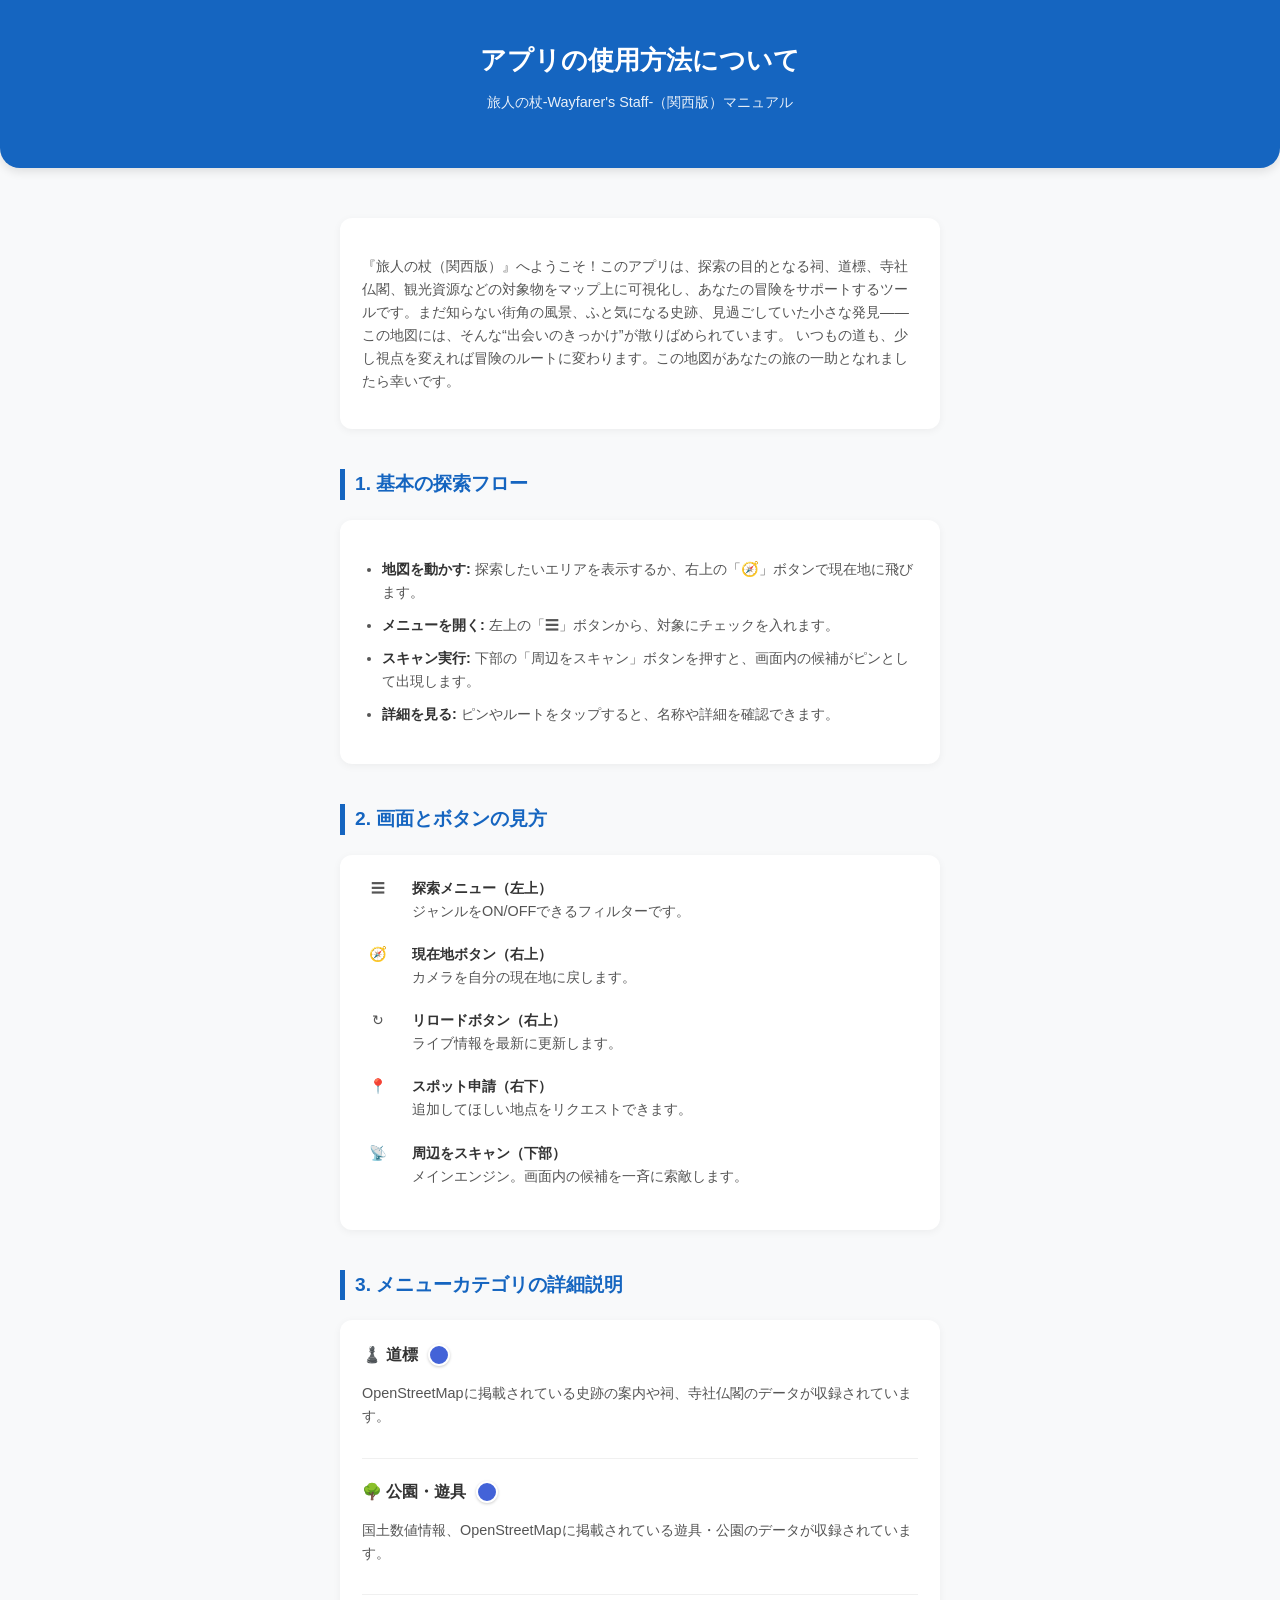
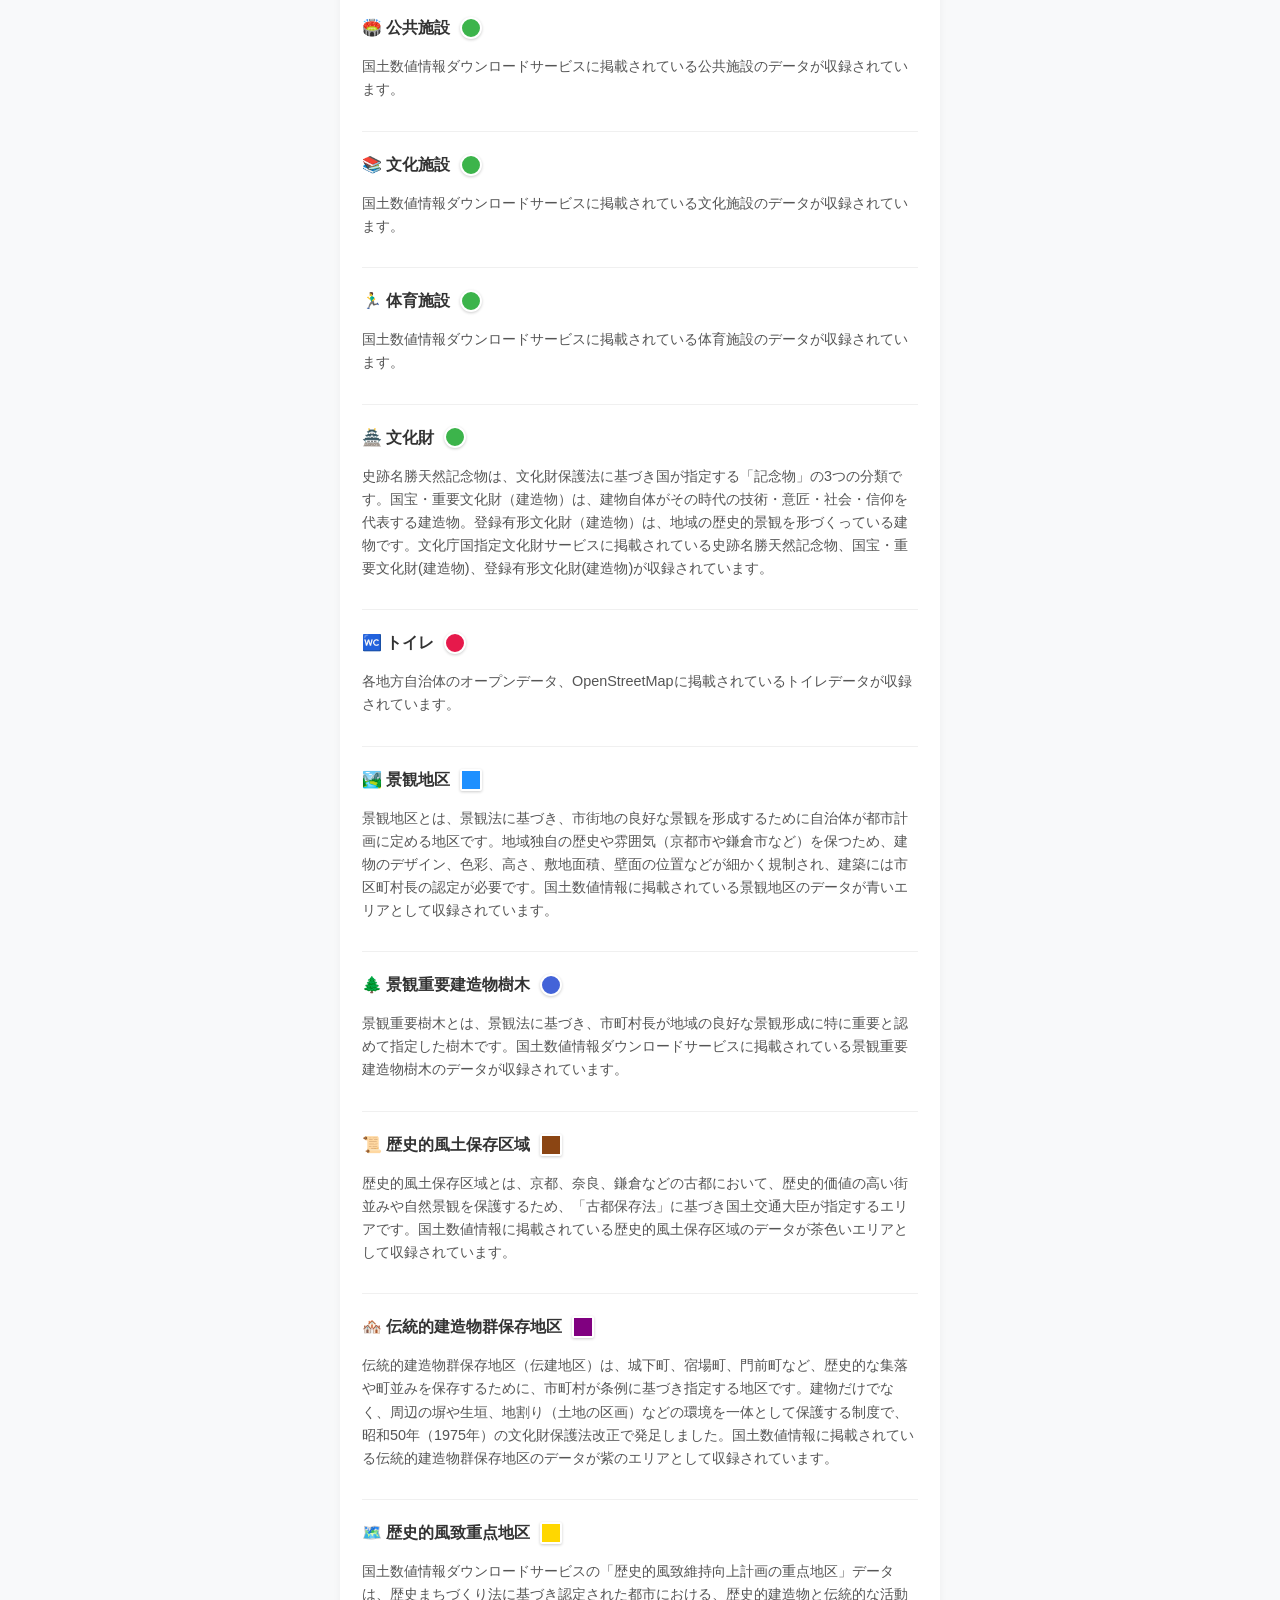
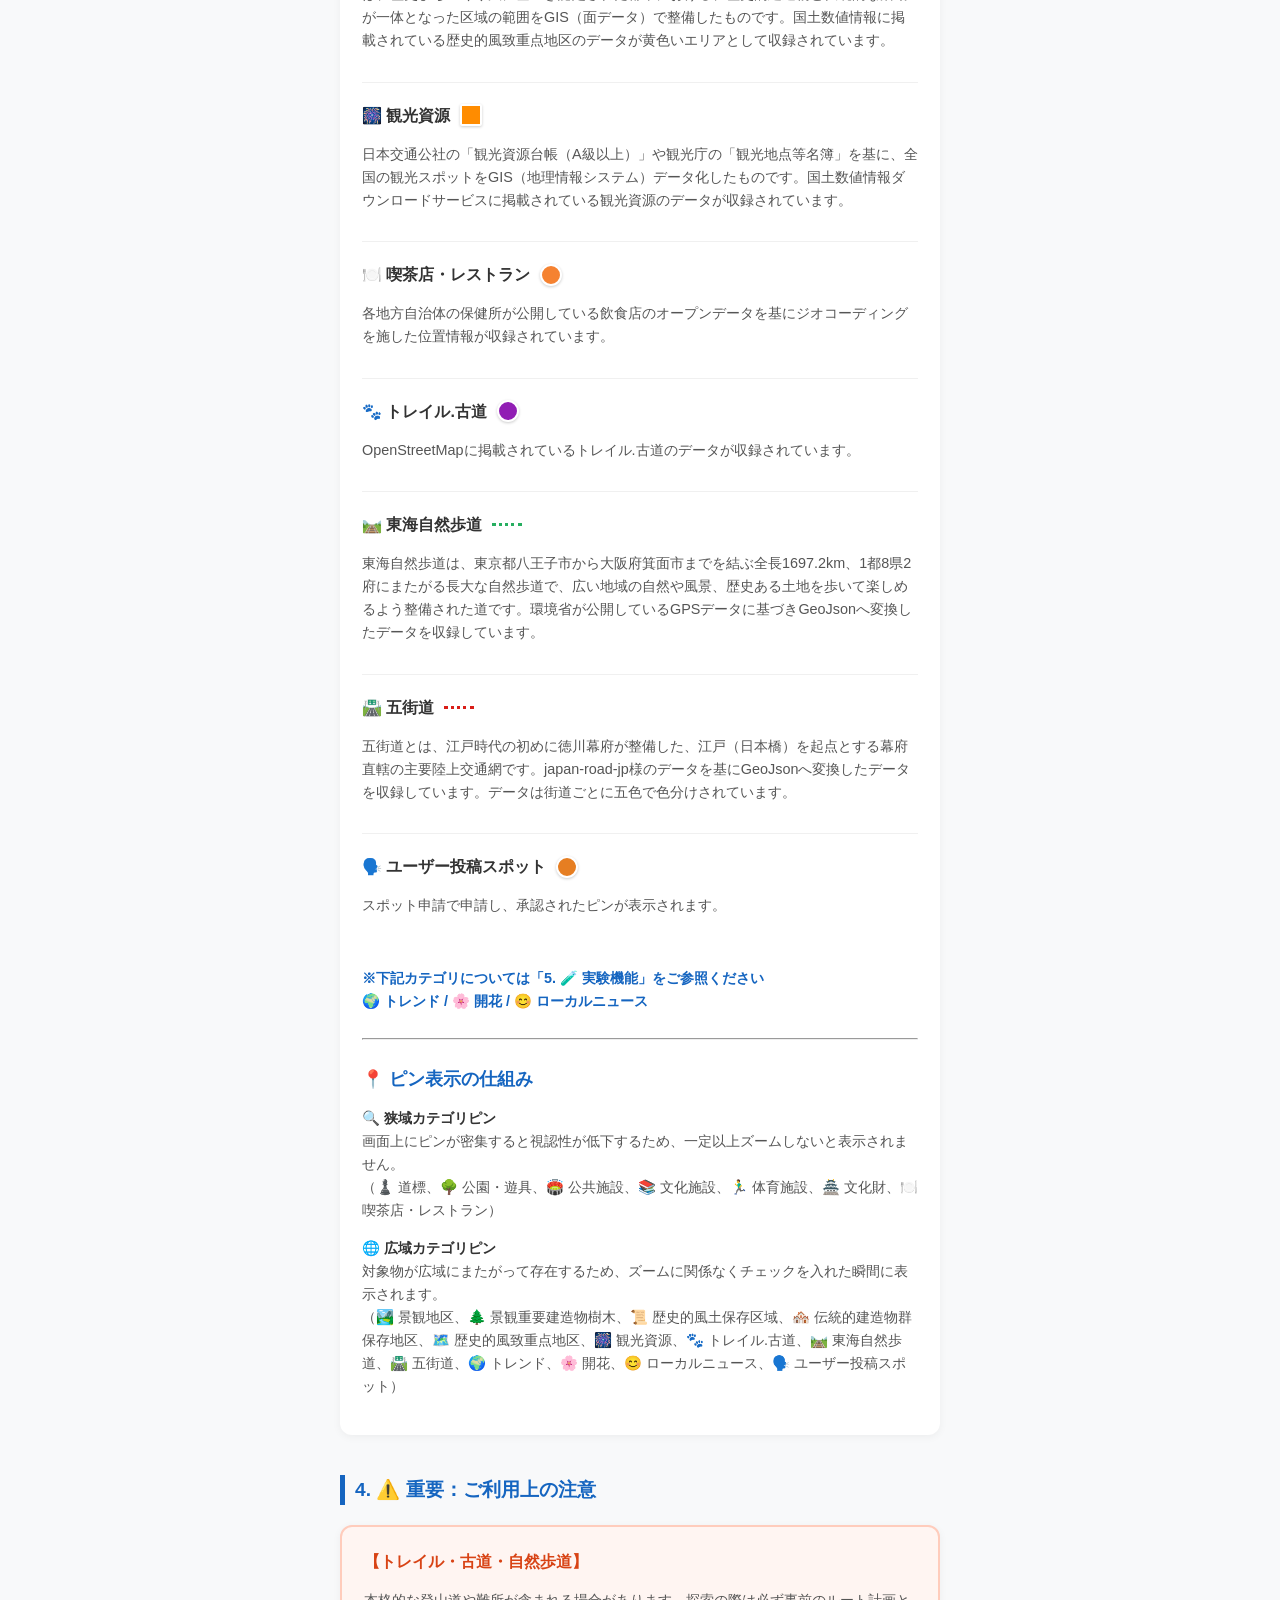
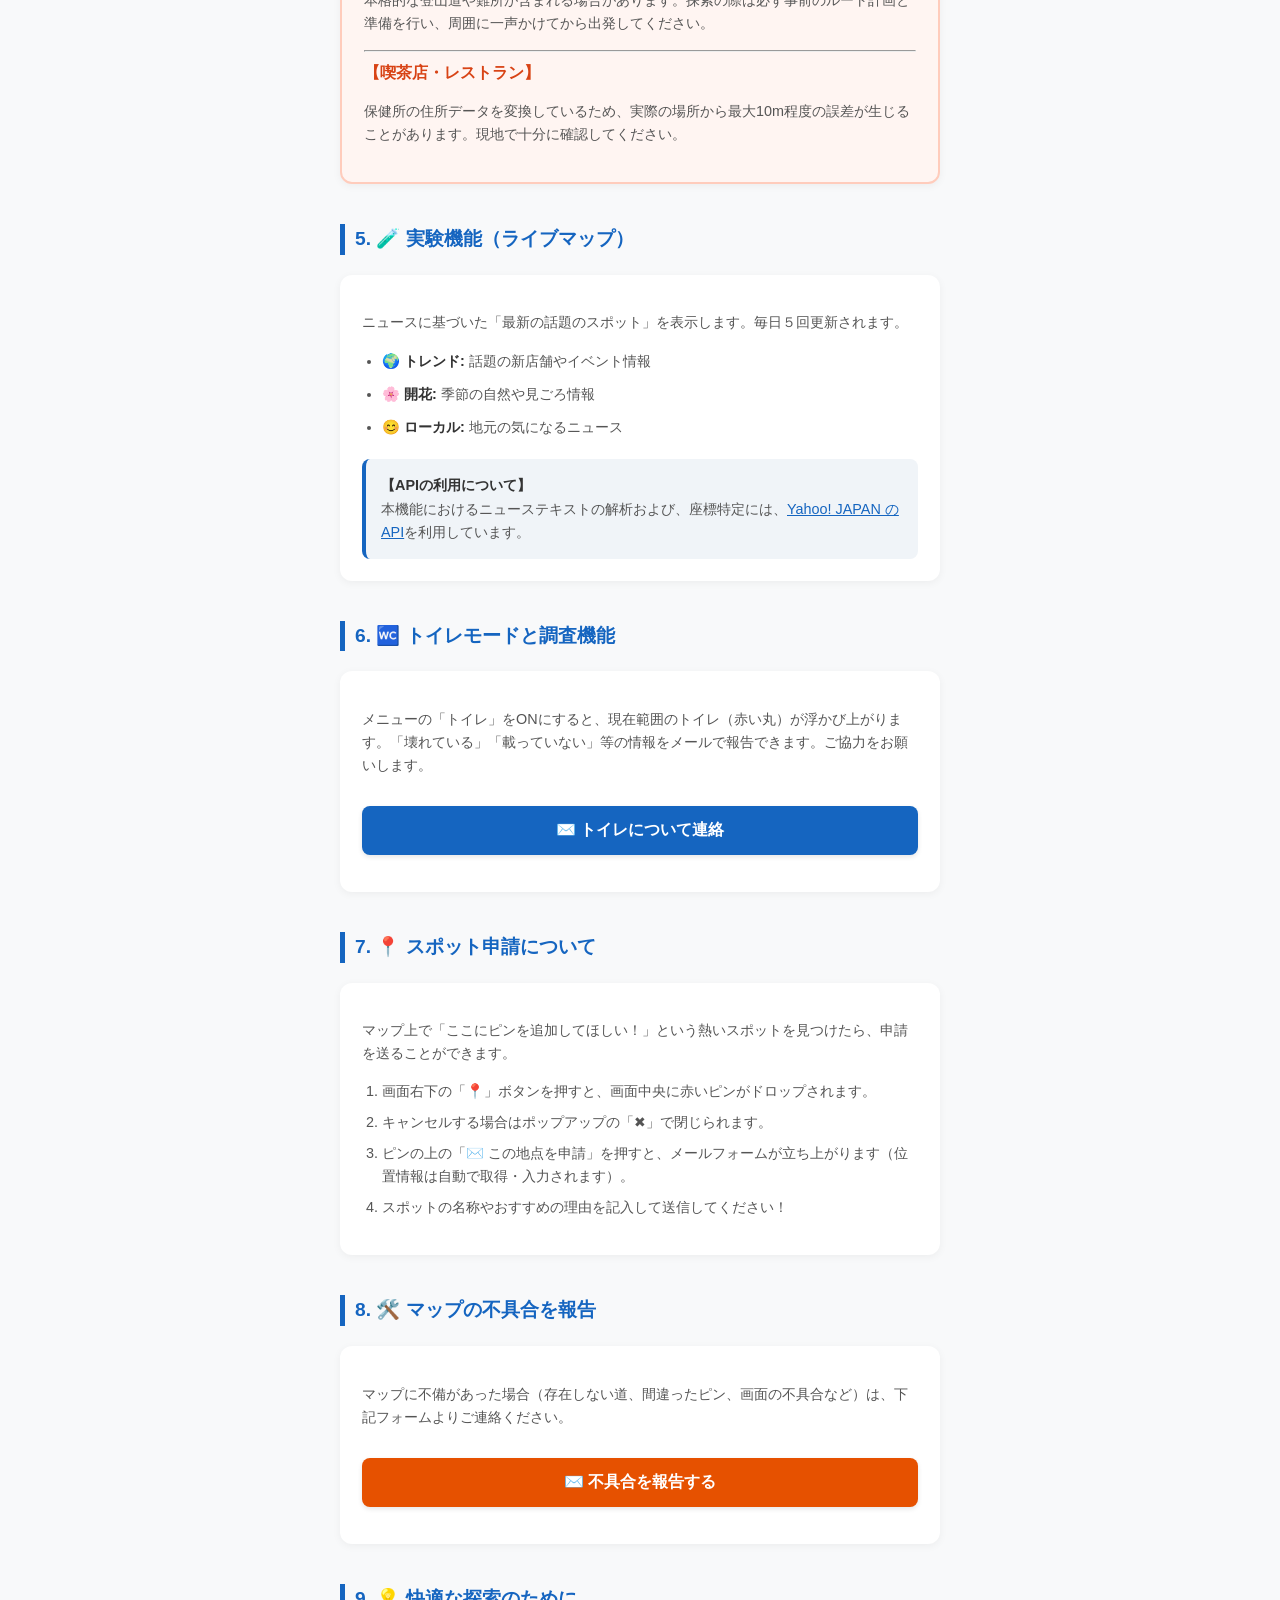
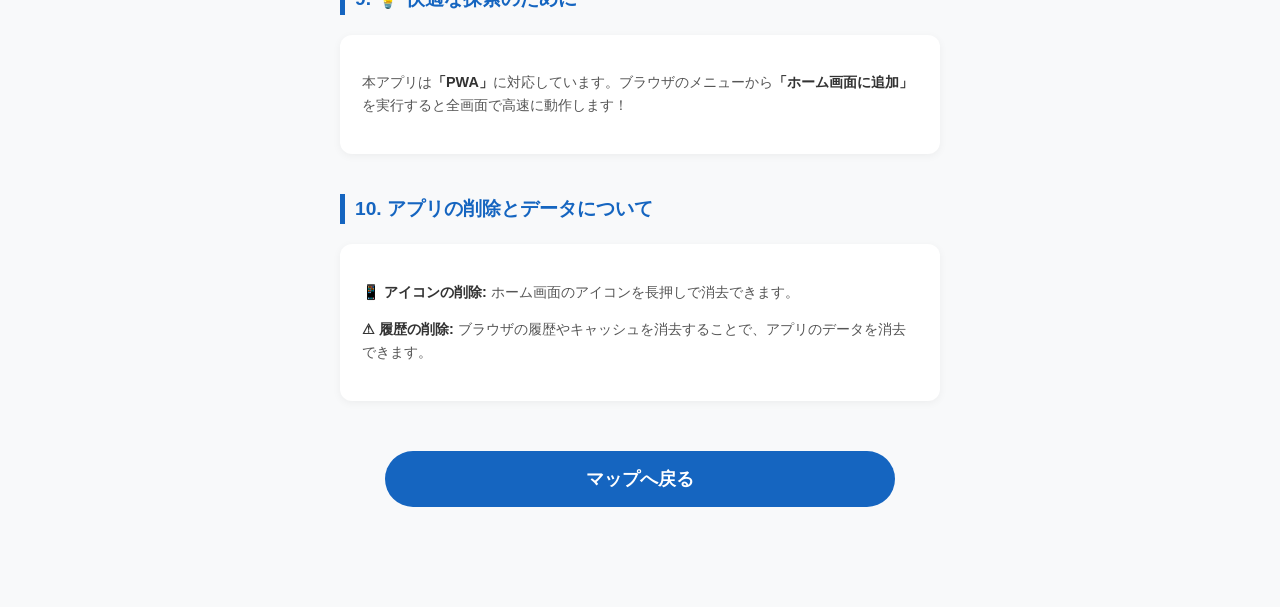
==== commit 4ab8205a: "Add files via upload" ====
--- a/help.html
+++ b/help.html
@@ -60,12 +60,10 @@
             margin-bottom: 20px;
         }
 
-        /* ★ 修正ポイント：アイコン横のテキストも 0.9rem に統一 */
         .card p, .card li, .desc-text, .icon-box div {
             font-size: 0.9rem;
             color: #555;
         }
-        /* 太字は濃い色をキープ */
         b { color: var(--text-color); }
 
         .icon-box {
@@ -93,7 +91,6 @@
             margin-bottom: 6px;
             color: var(--text-color);
         }
-        /* ピン記号（共通） */
         .pin-chip {
             min-width: 18px;
             height: 18px;
@@ -103,11 +100,9 @@
             box-shadow: 0 1px 3px rgba(0,0,0,0.2);
             display: inline-block;
         }
-        /* エリア記号（四角） */
         .pin-chip.square {
             border-radius: 2px;
         }
-        /* ライン記号（点線） */
         .line-chip {
             width: 30px;
             height: 0;
@@ -126,7 +121,6 @@
             margin-bottom: 12px;
         }
 
-        /* ★ 修正ポイント：APIクレジットの枠デザインと文字サイズを復活 */
         .api-credit {
             font-size: 0.9rem;
             color: #555;
@@ -205,6 +199,10 @@
             <div><b>リロードボタン（右上）</b><br>ライブ情報を最新に更新します。</div>
         </div>
         <div class="icon-box">
+            <div class="icon">📍</div>
+            <div><b>スポット申請（右下）</b><br>追加してほしい地点をリクエストできます。</div>
+        </div>
+        <div class="icon-box">
             <div class="icon">📡</div>
             <div><b>周辺をスキャン（下部）</b><br>メインエンジン。画面内の候補を一斉に索敵します。</div>
         </div>
@@ -281,7 +279,11 @@
                 <div class="category-title">🛣️ 五街道 <div class="line-chip" style="border-top: 3px dotted #d91e18;"></div></div>
                 <p>五街道とは、江戸時代の初めに徳川幕府が整備した、江戸（日本橋）を起点とする幕府直轄の主要陸上交通網です。japan-road-jp様のデータを基にGeoJsonへ変換したデータを収録しています。データは街道ごとに五色で色分けされています。</p>
             </div>
-        </div>
+            <div class="category-item">
+                <div class="category-title">🗣️ ユーザー投稿スポット <div class="pin-chip" style="background:#e67e22;"></div></div>
+                <p>スポット申請で申請し、承認されたピンが表示されます。</p>
+            </div>
+            </div>
 
         <p style="margin-top: 20px; color: #1565C0; font-weight: bold;">
             ※下記カテゴリについては「5. 🧪 実験機能」をご参照ください<br>
@@ -297,7 +299,7 @@
 
         <p><b>🌐 広域カテゴリピン</b><br>
         対象物が広域にまたがって存在するため、ズームに関係なくチェックを入れた瞬間に表示されます。<br>
-        （🏞️ 景観地区、🌲 景観重要建造物樹木、📜 歴史的風土保存区域、🏘️ 伝統的建造物群保存地区、🗺️ 歴史的風致重点地区、🎆 観光資源、🐾 トレイル.古道、🛤️ 東海自然歩道、🛣️ 五街道、🌍 トレンド、🌸 開花、😊 ローカルニュース）</p>
+        （🏞️ 景観地区、🌲 景観重要建造物樹木、📜 歴史的風土保存区域、🏘️ 伝統的建造物群保存地区、🗺️ 歴史的風致重点地区、🎆 観光資源、🐾 トレイル.古道、🛤️ 東海自然歩道、🛣️ 五街道、🌍 トレンド、🌸 開花、😊 ローカルニュース、🗣️ ユーザー投稿スポット）</p>
     </div>
 
     <h2>4. ⚠️ 重要：ご利用上の注意</h2>
@@ -311,7 +313,7 @@
 
     <h2>5. 🧪 実験機能（ライブマップ）</h2>
     <div class="card">
-        <p>ニュースに基づいた「最新の熱気スポット」を表示します。毎日お昼2時に更新されます。</p>
+        <p>ニュースに基づいた「最新の話題のスポット」を表示します。毎日５回更新されます。</p>
         <ul>
             <li><b>🌍 トレンド:</b> 話題の新店舗やイベント情報</li>
             <li><b>🌸 開花:</b> 季節の自然や見ごろ情報</li>
@@ -329,12 +331,28 @@
         <button id="toilet-contact-btn" class="contact-btn">✉️ トイレについて連絡</button>
     </div>
 
-    <h2>7. 💡 快適な探索のために</h2>
+    <h2>7. 📍 スポット申請について</h2>
+    <div class="card">
+        <p>マップ上で「ここにピンを追加してほしい！」という熱いスポットを見つけたら、申請を送ることができます。</p>
+        <ol style="padding-left: 20px; font-size: 0.9rem; color: #555;">
+            <li style="margin-bottom: 8px;">画面右下の「📍」ボタンを押すと、画面中央に赤いピンがドロップされます。</li>
+            <li style="margin-bottom: 8px;">キャンセルする場合はポップアップの「✖」で閉じられます。</li>
+            <li style="margin-bottom: 8px;">ピンの上の「✉️ この地点を申請」を押すと、メールフォームが立ち上がります（位置情報は自動で取得・入力されます）。</li>
+            <li style="margin-bottom: 8px;">スポットの名称やおすすめの理由を記入して送信してください！</li>
+        </ol>
+    </div>
+
+    <h2>8. 🛠️ マップの不具合を報告</h2>
+    <div class="card">
+        <p>マップに不備があった場合（存在しない道、間違ったピン、画面の不具合など）は、下記フォームよりご連絡ください。</p>
+        <button id="bug-contact-btn" class="contact-btn" style="background-color: #E65100;">✉️ 不具合を報告する</button>
+    </div>
+    <h2>9. 💡 快適な探索のために</h2>
     <div class="card">
         <p>本アプリは<b>「PWA」</b>に対応しています。ブラウザのメニューから<b>「ホーム画面に追加」</b>を実行すると全画面で高速に動作します！</p>
     </div>
 
-    <h2>8. アプリの削除とデータについて</h2>
+    <h2>10. アプリの削除とデータについて</h2>
     <div class="card">
         <p><b>📱 アイコンの削除:</b> ホーム画面のアイコンを長押しで消去できます。</p>
         <p><b>⚠ 履歴の削除:</b> ブラウザの履歴やキャッシュを消去することで、アプリのデータを消去できます。</p>
@@ -347,37 +365,66 @@
 </div>
 
 <script>
+    // ▼ ページ読み込み時に位置情報を事前キャッシュ（トイレボタン用）
+    let _cachedLocation = null;
+    if ("geolocation" in navigator) {
+        navigator.geolocation.getCurrentPosition(
+            function(pos) {
+                _cachedLocation = {
+                    lat: pos.coords.latitude.toFixed(6),
+                    lng: pos.coords.longitude.toFixed(6)
+                };
+            },
+            function() { _cachedLocation = null; },
+            { enableHighAccuracy: true, timeout: 10000, maximumAge: 60000 }
+        );
+    }
+
+    // ▼ mailto を確実に開くヘルパー（DOMに追加してからクリック）
+    function openMailTo(href) {
+        const a = document.createElement('a');
+        a.href = href;
+        a.style.display = 'none';
+        document.body.appendChild(a);
+        a.click();
+        document.body.removeChild(a);
+    }
+
+    // ▼ トイレ報告ボタン（キャッシュ済み位置情報を同期的に使用）
     document.getElementById('toilet-contact-btn').addEventListener('click', function() {
-        const btn = this;
-        if ("geolocation" in navigator) {
-            btn.innerText = "🔄 座標を取得中...";
-            navigator.geolocation.getCurrentPosition(
-                function(position) {
-                    const lat = position.coords.latitude;
-                    const lng = position.coords.longitude;
-                    const subject = encodeURIComponent("トイレ情報提供（旅人の杖 関西版）");
-                    const body = encodeURIComponent(
-                        "【トイレに関する情報提供】\n\n" +
-                        "現在地の座標：\n" +
-                        "緯度: " + lat + "\n" +
-                        "経度: " + lng + "\n\n" +
-                        "▼Googleマップで位置を確認\n" +
-                        "https://www.google.com/maps?q=" + lat + "," + lng + "\n\n" +
-                        "状況を下記にご記入ください：\n" +
-                        "（例：トイレが閉鎖されている、新しいトイレがある、など）\n\n"
-                    );
-                    window.location.href = "mailto:information.app.excellent@gmail.com?subject=" + subject + "&body=" + body;
-                    btn.innerText = "✉️ トイレについて連絡";
-                },
-                function(error) {
-                    alert("位置情報が取得できませんでした。端末の設定を確認してください。");
-                    btn.innerText = "✉️ トイレについて連絡";
-                },
-                { enableHighAccuracy: true, timeout: 10000, maximumAge: 0 }
-            );
+        const subject = encodeURIComponent("トイレ情報提供（旅人の杖 関西版）");
+        let locationText;
+        if (_cachedLocation) {
+            const lat = _cachedLocation.lat;
+            const lng = _cachedLocation.lng;
+            locationText =
+                "現在地の座標：\n" +
+                "緯度: " + lat + "\n" +
+                "経度: " + lng + "\n\n" +
+                "▼Googleマップで位置を確認\n" +
+                "https://www.google.com/maps?q=" + lat + "," + lng + "\n\n";
         } else {
-            alert("お使いのブラウザは位置情報に対応していません。");
-        }
+            locationText = "※位置情報を取得できませんでした。お手数ですが座標を手動でご記入ください。\n\n";
+        }
+        const body = encodeURIComponent(
+            "【トイレに関する情報提供】\n\n" +
+            locationText +
+            "状況を下記にご記入ください：\n" +
+            "（例：トイレが閉鎖されている、新しいトイレがある、など）\n\n"
+        );
+        openMailTo("mailto:information.app.excellent@gmail.com?subject=" + subject + "&body=" + body);
+    });
+
+    // ▼ 不具合報告ボタン
+    document.getElementById('bug-contact-btn').addEventListener('click', function() {
+        const subject = encodeURIComponent("マップの不具合報告（旅人の杖 関西版）");
+        const body = encodeURIComponent(
+            "【マップの不具合についてのご連絡】\n\n" +
+            "不備の内容を下記にご記入ください：\n" +
+            "（例：〇〇というピンの位置がずれている、画面がおかしくなる、など）\n\n" +
+            "-------------------------\n"
+        );
+        openMailTo("mailto:information.app.excellent@gmail.com?subject=" + subject + "&body=" + body);
     });
 </script>
 
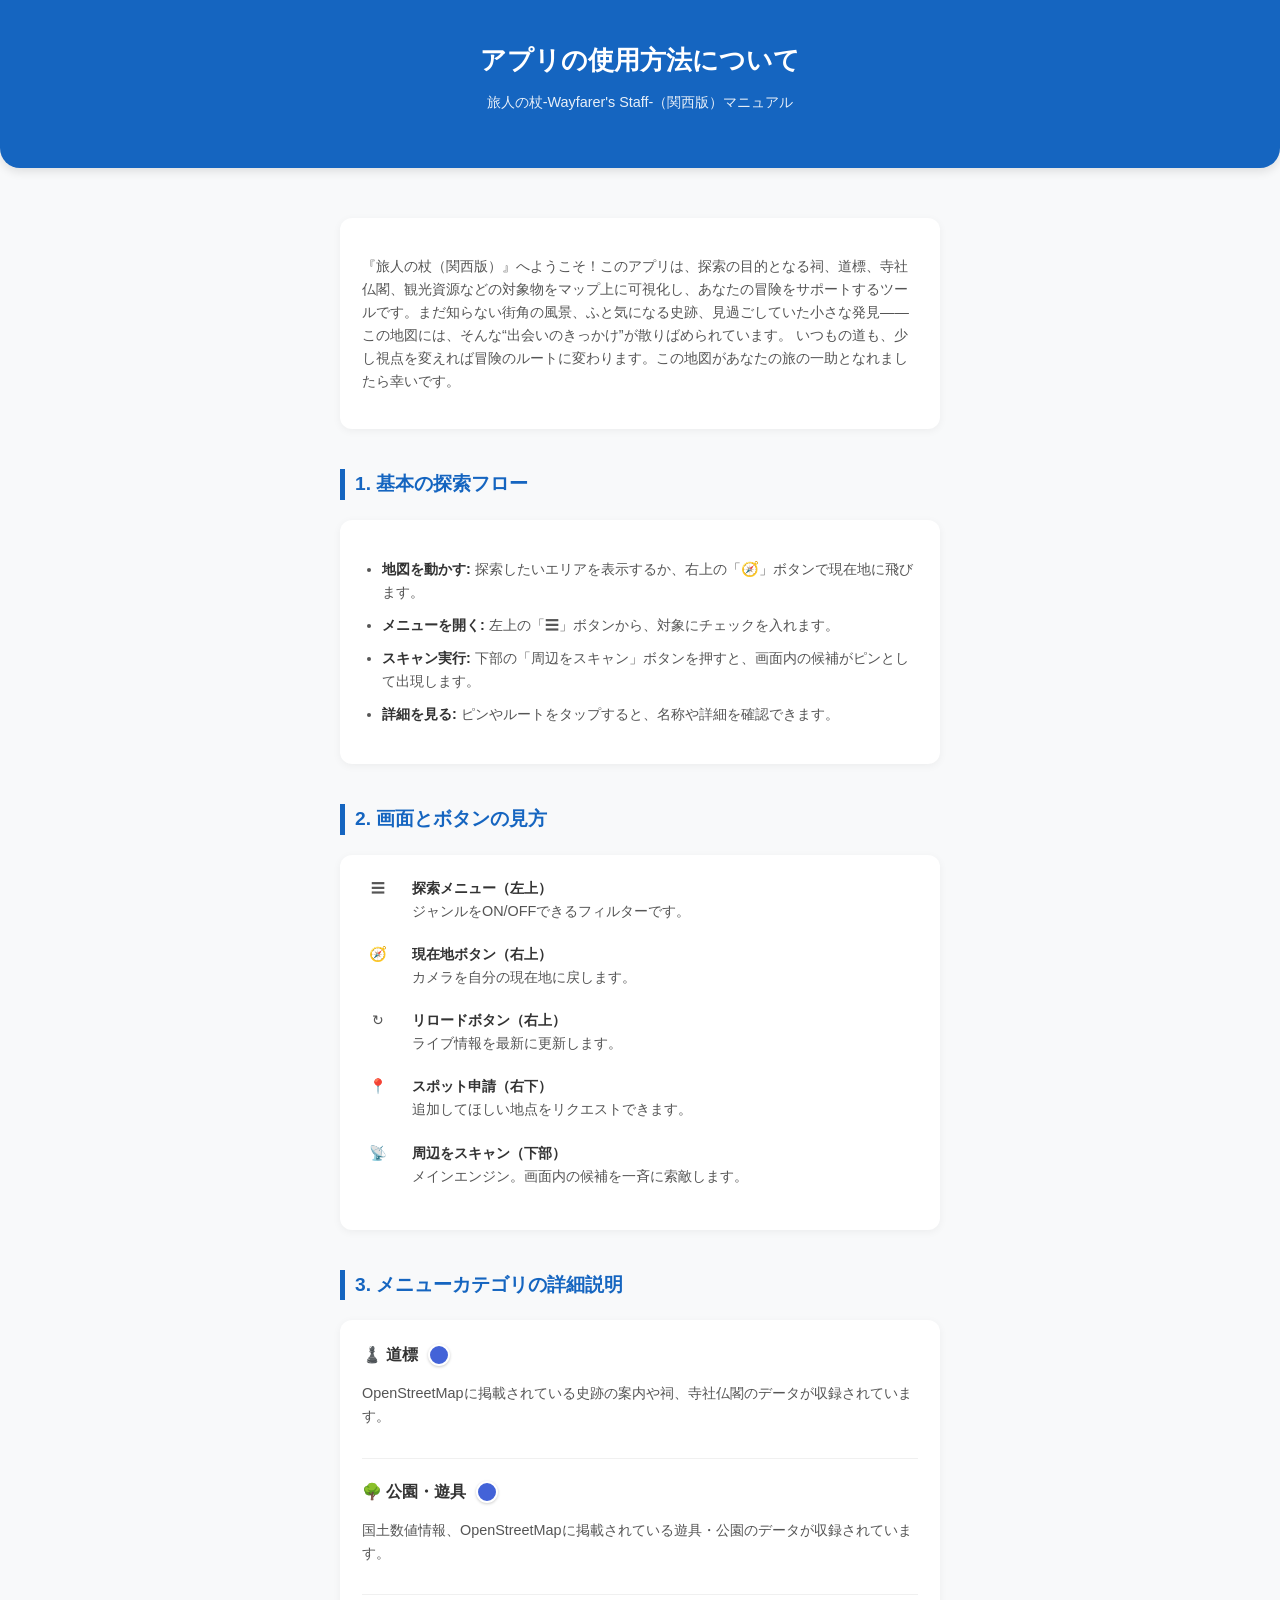
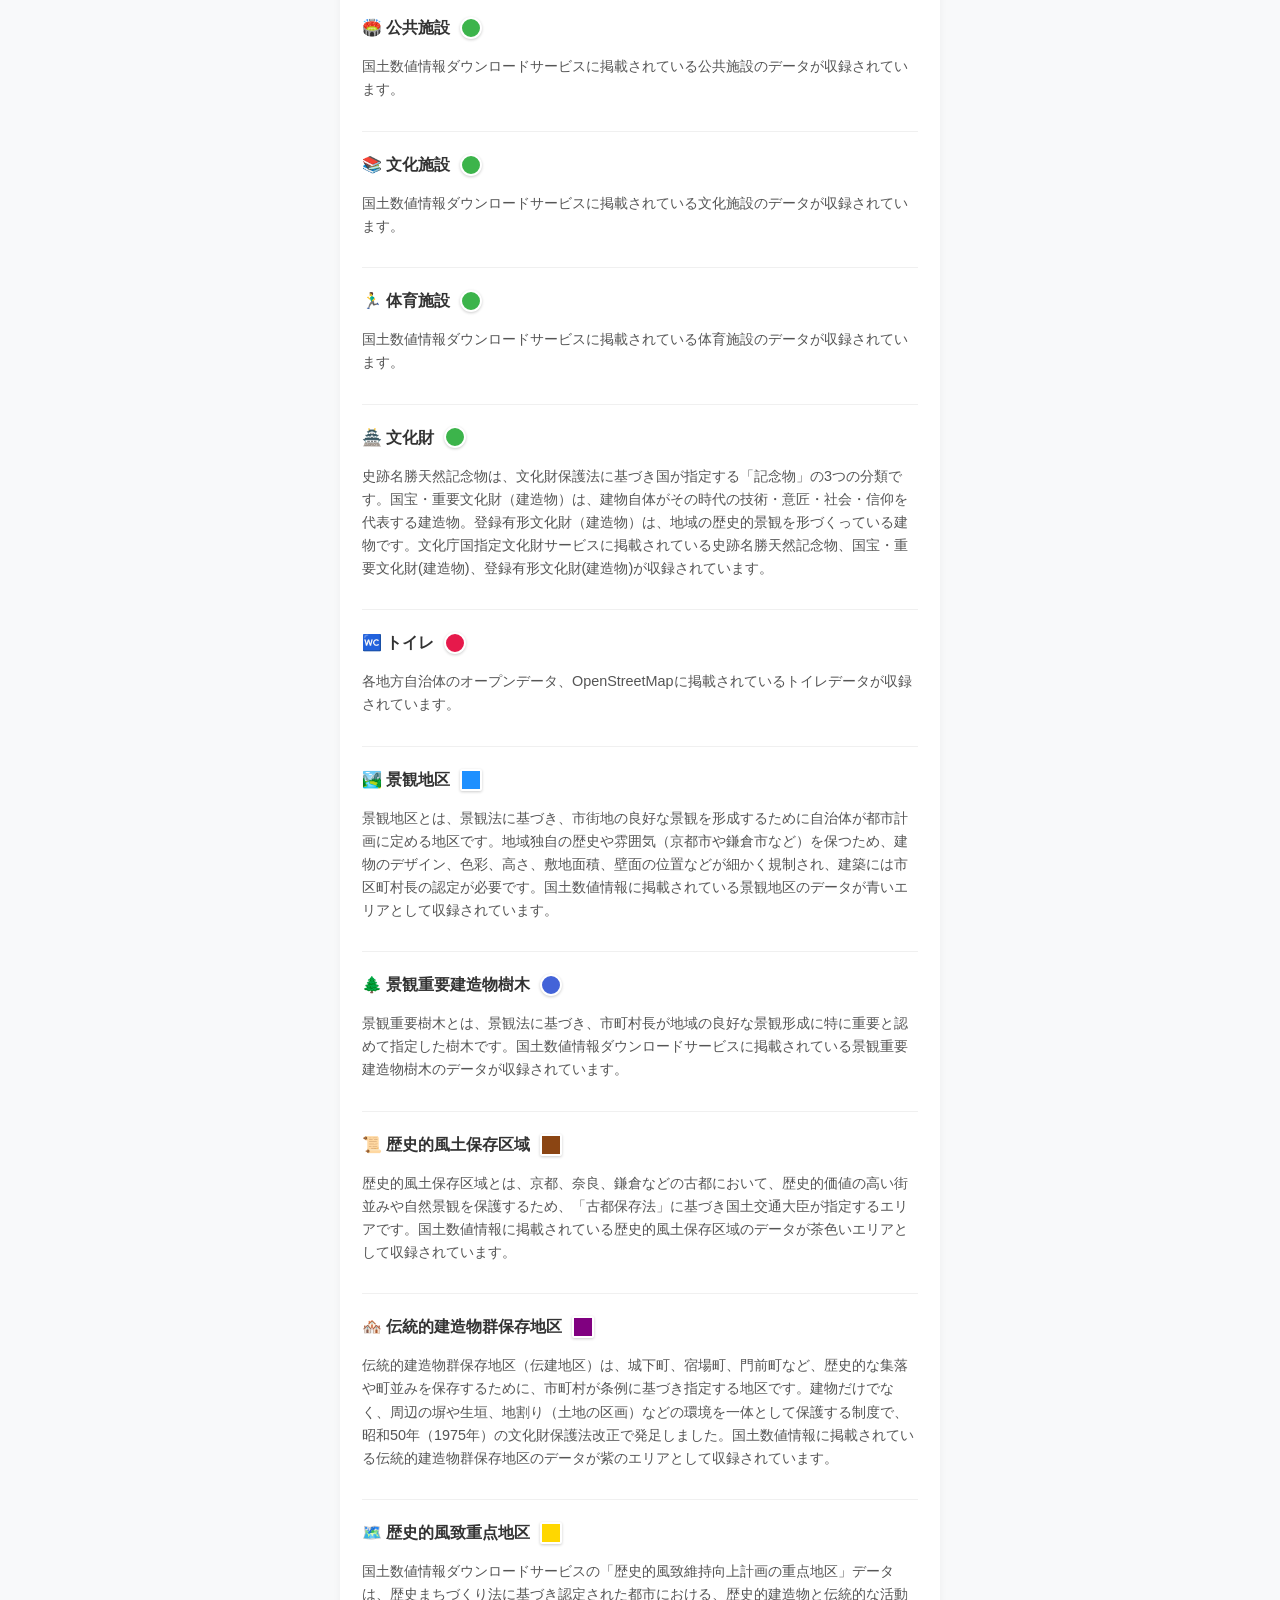
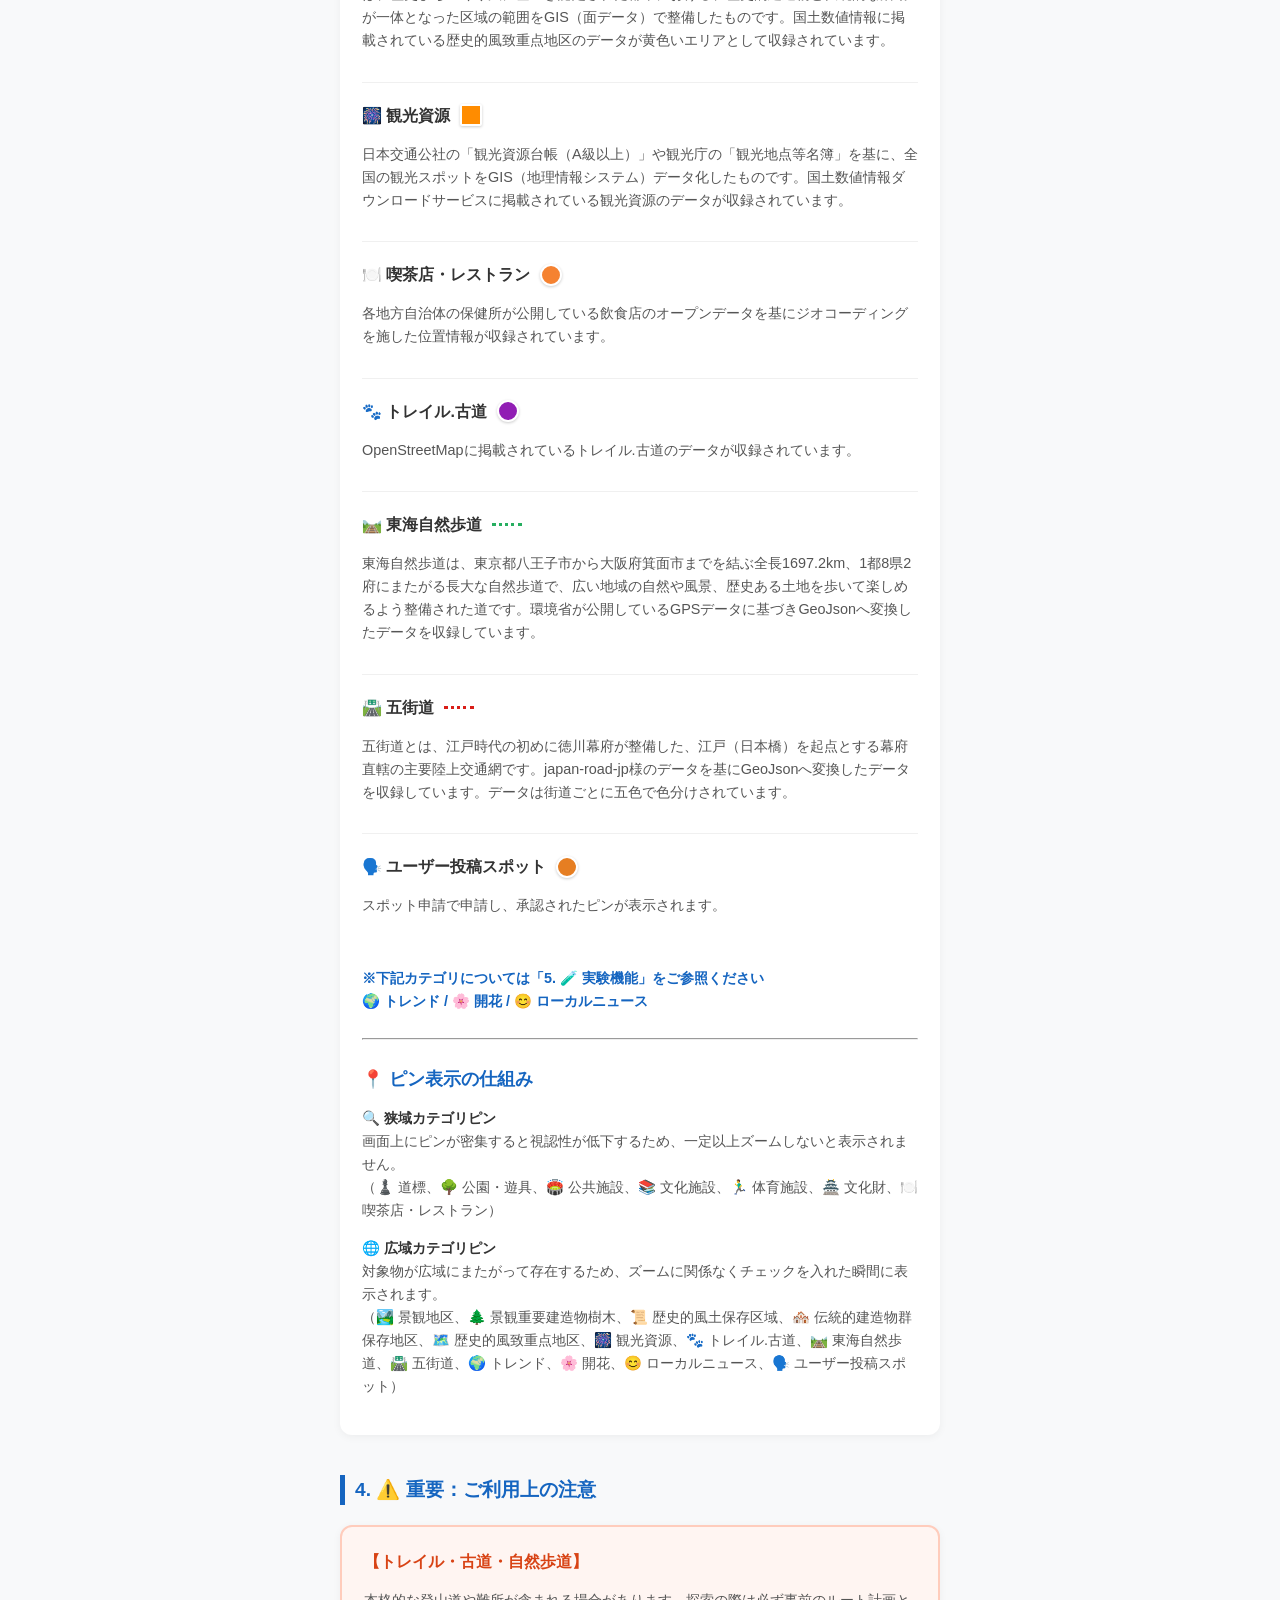
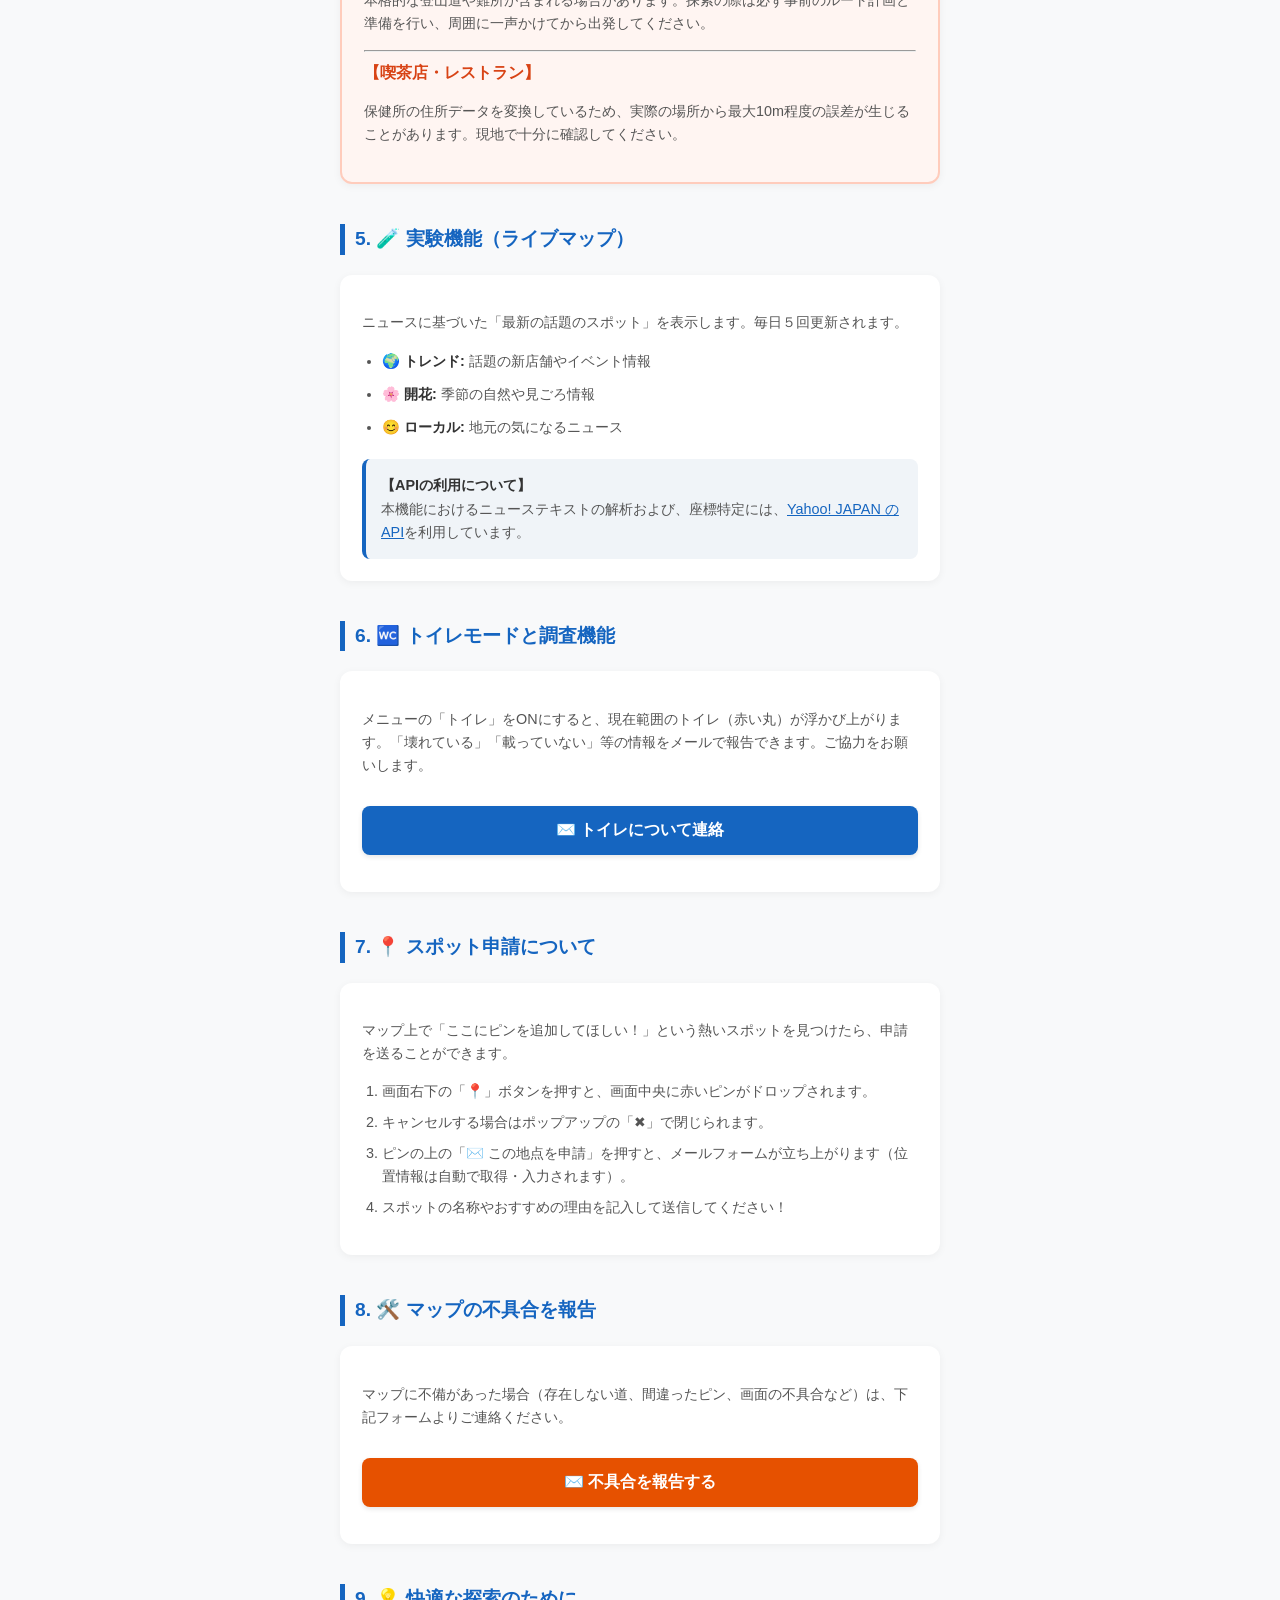
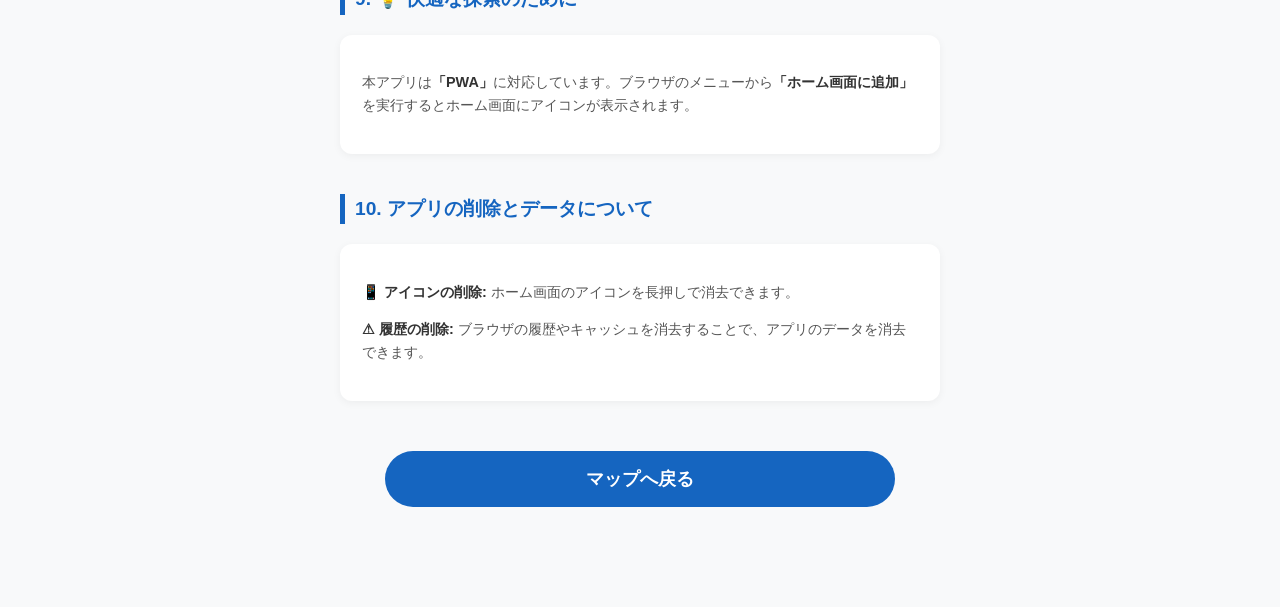
==== commit 0e7803e6: "Update help.html" ====
--- a/help.html
+++ b/help.html
@@ -349,7 +349,7 @@
     </div>
     <h2>9. 💡 快適な探索のために</h2>
     <div class="card">
-        <p>本アプリは<b>「PWA」</b>に対応しています。ブラウザのメニューから<b>「ホーム画面に追加」</b>を実行すると全画面で高速に動作します！</p>
+        <p>本アプリは<b>「PWA」</b>に対応しています。ブラウザのメニューから<b>「ホーム画面に追加」</b>を実行するとホーム画面にアイコンが表示されます。</p>
     </div>
 
     <h2>10. アプリの削除とデータについて</h2>
@@ -365,57 +365,41 @@
 </div>
 
 <script>
-    // ▼ ページ読み込み時に位置情報を事前キャッシュ（トイレボタン用）
-    let _cachedLocation = null;
-    if ("geolocation" in navigator) {
-        navigator.geolocation.getCurrentPosition(
-            function(pos) {
-                _cachedLocation = {
-                    lat: pos.coords.latitude.toFixed(6),
-                    lng: pos.coords.longitude.toFixed(6)
-                };
-            },
-            function() { _cachedLocation = null; },
-            { enableHighAccuracy: true, timeout: 10000, maximumAge: 60000 }
-        );
-    }
-
-    // ▼ mailto を確実に開くヘルパー（DOMに追加してからクリック）
-    function openMailTo(href) {
-        const a = document.createElement('a');
-        a.href = href;
-        a.style.display = 'none';
-        document.body.appendChild(a);
-        a.click();
-        document.body.removeChild(a);
-    }
-
-    // ▼ トイレ報告ボタン（キャッシュ済み位置情報を同期的に使用）
+    // ▼ トイレ報告ボタンの処理
     document.getElementById('toilet-contact-btn').addEventListener('click', function() {
-        const subject = encodeURIComponent("トイレ情報提供（旅人の杖 関西版）");
-        let locationText;
-        if (_cachedLocation) {
-            const lat = _cachedLocation.lat;
-            const lng = _cachedLocation.lng;
-            locationText =
-                "現在地の座標：\n" +
-                "緯度: " + lat + "\n" +
-                "経度: " + lng + "\n\n" +
-                "▼Googleマップで位置を確認\n" +
-                "https://www.google.com/maps?q=" + lat + "," + lng + "\n\n";
+        const btn = this;
+        if ("geolocation" in navigator) {
+            btn.innerText = "🔄 座標を取得中...";
+            navigator.geolocation.getCurrentPosition(
+                function(position) {
+                    const lat = position.coords.latitude;
+                    const lng = position.coords.longitude;
+                    const subject = encodeURIComponent("トイレ情報提供（旅人の杖 関西版）");
+                    const body = encodeURIComponent(
+                        "【トイレに関する情報提供】\n\n" +
+                        "現在地の座標：\n" +
+                        "緯度: " + lat + "\n" +
+                        "経度: " + lng + "\n\n" +
+                        "▼Googleマップで位置を確認\n" +
+                        "https://www.google.com/maps?q=" + lat + "," + lng + "\n\n" +
+                        "状況を下記にご記入ください：\n" +
+                        "（例：トイレが閉鎖されている、新しいトイレがある、など）\n\n"
+                    );
+                    window.location.href = "mailto:information.app.excellent@gmail.com?subject=" + subject + "&body=" + body;
+                    btn.innerText = "✉️ トイレについて連絡";
+                },
+                function(error) {
+                    alert("位置情報が取得できませんでした。端末の設定を確認してください。");
+                    btn.innerText = "✉️ トイレについて連絡";
+                },
+                { enableHighAccuracy: true, timeout: 10000, maximumAge: 0 }
+            );
         } else {
-            locationText = "※位置情報を取得できませんでした。お手数ですが座標を手動でご記入ください。\n\n";
-        }
-        const body = encodeURIComponent(
-            "【トイレに関する情報提供】\n\n" +
-            locationText +
-            "状況を下記にご記入ください：\n" +
-            "（例：トイレが閉鎖されている、新しいトイレがある、など）\n\n"
-        );
-        openMailTo("mailto:information.app.excellent@gmail.com?subject=" + subject + "&body=" + body);
+            alert("お使いのブラウザは位置情報に対応していません。");
+        }
     });
 
-    // ▼ 不具合報告ボタン
+    // ▼ 新規追加：不具合報告ボタンの処理
     document.getElementById('bug-contact-btn').addEventListener('click', function() {
         const subject = encodeURIComponent("マップの不具合報告（旅人の杖 関西版）");
         const body = encodeURIComponent(
@@ -424,7 +408,7 @@
             "（例：〇〇というピンの位置がずれている、画面がおかしくなる、など）\n\n" +
             "-------------------------\n"
         );
-        openMailTo("mailto:information.app.excellent@gmail.com?subject=" + subject + "&body=" + body);
+        window.location.href = "mailto:information.app.excellent@gmail.com?subject=" + subject + "&body=" + body;
     });
 </script>
 
